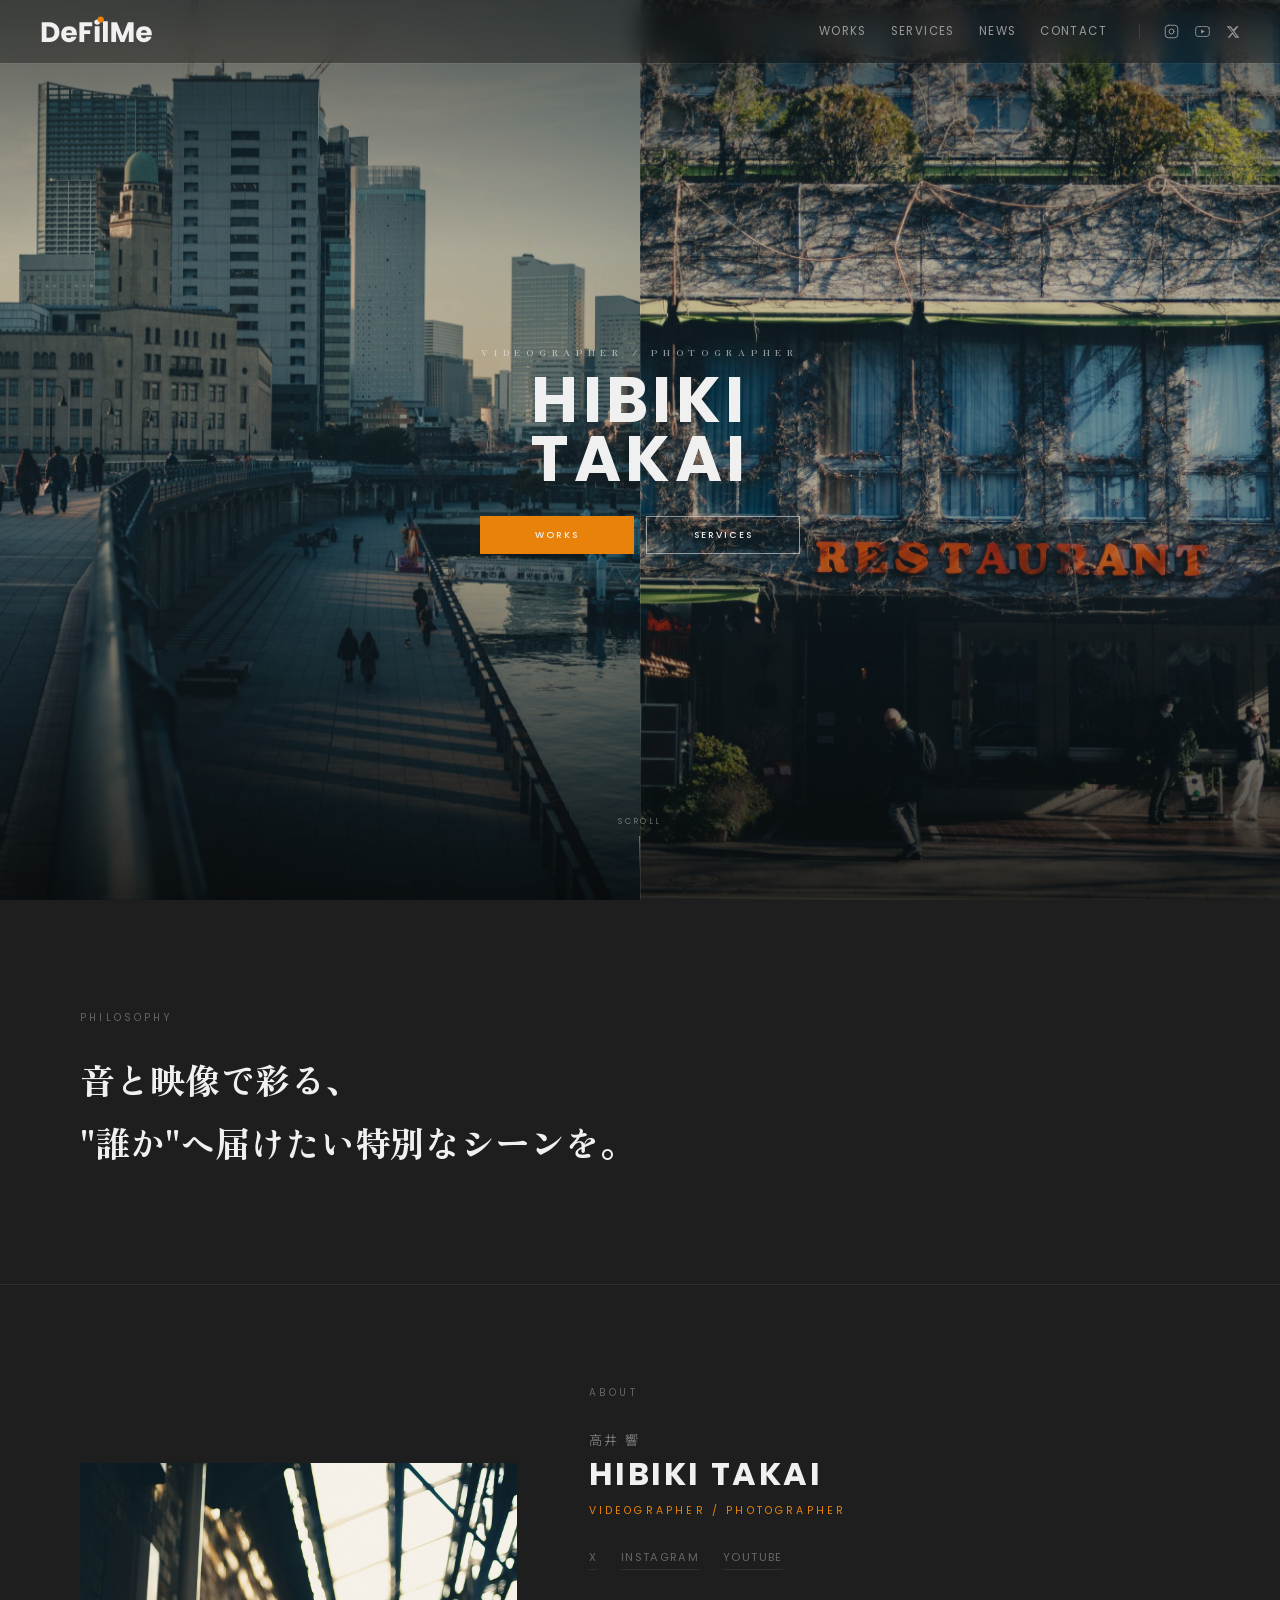
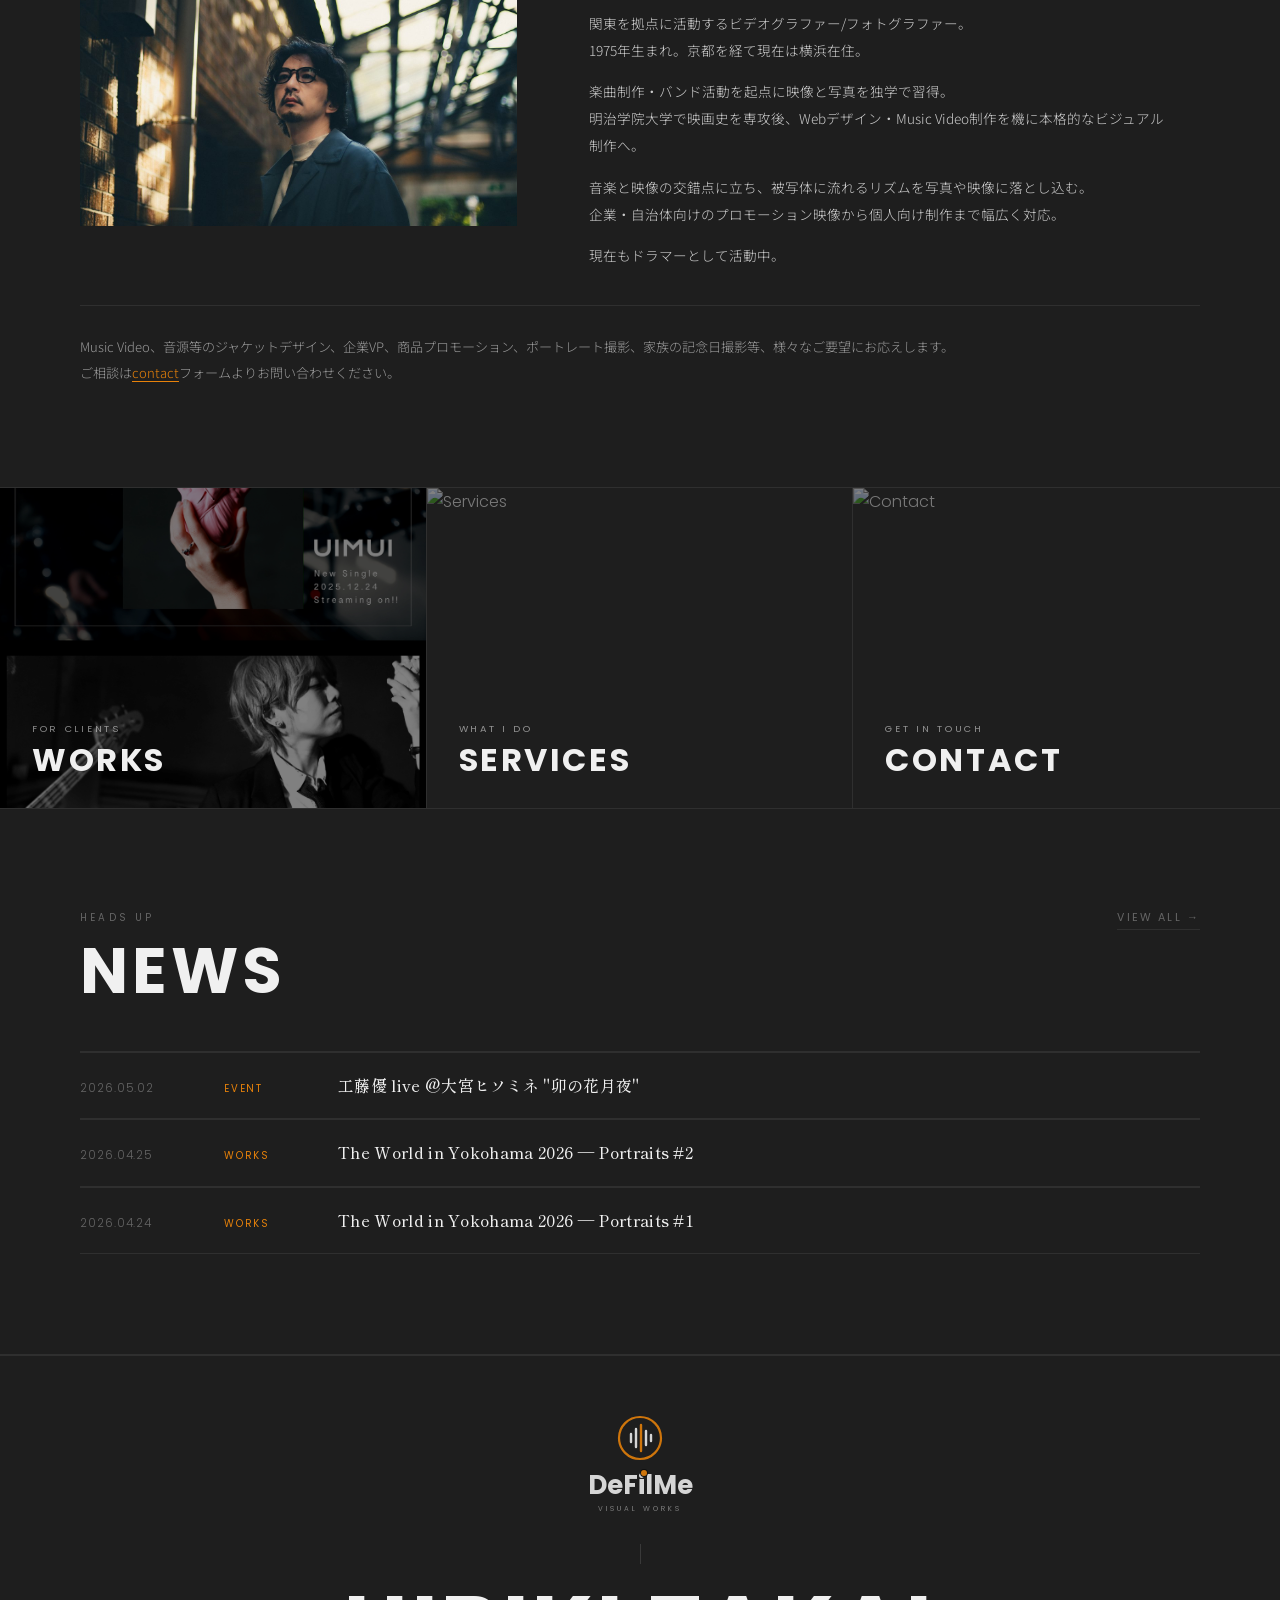
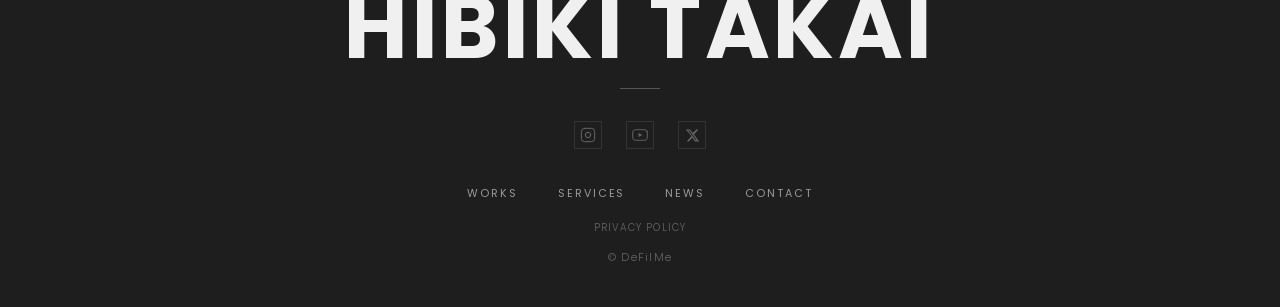
==== index.html @ 0207f097 "Update YouTube channel link -> UCgO1NNyqAVxGEwCtzbRal7g (index.html)" ====
<!DOCTYPE html>
<html lang="ja" style="background-color:#1e1e1e;">
<head>
  <meta charset="UTF-8">
  <meta name="viewport" content="width=device-width, initial-scale=1.0, maximum-scale=1.0">
  <title>DeFilMe | HIBIKI TAKAI</title>
  <meta name="description" content="関東を拠点に活動するビデオグラファー/フォトグラファー HIBIKI TAKAI のポートフォリオサイト。">
  <meta name="color-scheme" content="dark">
  <script>document.documentElement.className += ' js-fade';</script>
  <style>
    /* htmlの黒背景は常に表示したまま、body(中身)だけフェードイン */
    html { background-color: #1e1e1e; }
    html.js-fade body { opacity: 0; }
    html.js-fade.page-ready body {
      opacity: 1;
      transition: opacity 0.4s cubic-bezier(0.4,0.4,0,1);
    }

    /* Philosophy sub text (under About) */
    .philosophy-sub {
      padding: 0 80px 80px;
    }
    .philosophy-sub-text {
      font-family: var(--font-noto);
      font-size: 0.88rem;
      color: var(--text-mid);
      line-height: 2.1;
      font-weight: 300;
      max-width: 640px;
    }
    .philosophy-sub-text a {
      color: var(--accent);
      text-decoration: underline;
      text-underline-offset: 3px;
    }
    @media (max-width: 768px) {
      .philosophy-sub { padding: 0 24px 60px; }
      .philosophy-sub-text { font-size: 0.82rem; }
    }
  </style>
  <script>
    document.addEventListener('DOMContentLoaded', function() {
      document.documentElement.classList.add('page-ready');
      // backdrop-filterはアニメ開始後(1s)に付与してレイヤー確保チラつきを防ぐ
      setTimeout(function() {
        var h = document.querySelector('header');
        if (h) h.classList.add('blur-ready');
      }, 1000);
    });
  </script>
  <link rel="stylesheet" href="style.css?v=20260625">
<link rel="icon" type="image/png" href="f3-dark-180.png">
<link rel="apple-touch-icon" sizes="180x180" href="f3-dark-180.png">
  <style>
    /* =====================
       HERO — 左右2枚並び
       ===================== */
    .hero {
      position: relative;
      width: 100vw;
      height: 100vh; /* 画面全体を覆う */
      overflow: hidden;
      display: flex;
    }

    /* 左右の写真パネル */
    .hero-panel {
      flex: 1;
      overflow: hidden;
      position: relative;
    }

    /* 初期状態: scale1.08で静止 + 素のスタイル自体を不可視に（FOUC対策） */
    .hero-panel img {
      width: 100%; height: 100%;
      object-fit: cover;
      object-position: center;
      display: block;
      opacity: 0;
      filter: blur(20px);
      transform: scale(1.08);
      will-change: transform;
      animation: heroImgReveal 2s cubic-bezier(0.45, 0, 0.55, 1) 0.3s both;
    }

    /* 出現完了後: JSでscale-downを付与し、ゆっくりスケールアウト(1.08→1.0) */
    /* 出現アニメはopacity/filterのみなのでtransformのtransitionと競合しない */
    .hero-panel img.scale-down {
      transform: scale(1.0);
      transition: transform 36s cubic-bezier(0.25,0.1,0.25,1);
    }

    /* 中央の細い区切り線 */
    .hero-divider {
      position: absolute;
      top: 0; bottom: 0;
      left: 50%;
      width: 1px;
      background: rgba(255,255,255,0.10);
      z-index: 3;
      opacity: 0;
      animation: fadeIn 1.2s ease 1.0s forwards;
    }

    /* Heroオーバーレイ: 上下のグラデーション */
    .hero-overlay {
      position: absolute;
      inset: 0;
      background:
        linear-gradient(to bottom,
          rgba(8,8,8,0.55) 0%,
          rgba(8,8,8,0.18) 28%,
          rgba(8,8,8,0.18) 60%,
          rgba(8,8,8,0.82) 100%
        );
      z-index: 2;
    }

    .hero-content {
      position: absolute;
      inset: 0;
      z-index: 4;
      display: flex;
      flex-direction: column;
      align-items: center;
      justify-content: center;
      text-align: center;
    }

    .hero-label {
      font-family: var(--font-zen);
      font-size: 0.55rem;
      letter-spacing: 0.65em;
      text-transform: uppercase;
      color: rgba(240,240,240,0.62);
      margin-bottom: 10px;
      opacity: 0;
      animation: heroTextReveal 2s cubic-bezier(0.45, 0, 0.55, 1) 0.3s forwards;
    }

    .hero-name {
      font-family: var(--font-display);
      font-weight: 700;
      font-size: clamp(2.2rem, 5vw, 4.8rem);
      line-height: 0.92;
      letter-spacing: 0.07em;
      color: var(--white);
      opacity: 0;
      animation: heroTextReveal 2s cubic-bezier(0.45, 0, 0.55, 1) 0.3s forwards;
    }

    .hero-buttons {
      display: flex;
      gap: 0;
      margin-top: 28px;
      opacity: 0;
      animation: heroTextReveal 2s cubic-bezier(0.45, 0, 0.55, 1) 0.3s forwards;
      width: min(320px, 55vw);
      justify-content: space-between;
    }

    .btn {
      display: inline-flex;
      align-items: center;
      justify-content: center;
      font-family: var(--font-display);
      font-size: 0.58rem;
      font-weight: 500;
      letter-spacing: 0.22em;
      text-transform: uppercase;
      padding: 10px 0;
      width: 48%;
      border: 1px solid rgba(240,240,240,0.55);
      color: var(--white);
      background: transparent;
      transition: all 0.3s;
      cursor: pointer;
    }

    .btn:hover {
      background: var(--white);
      color: var(--black);
      border-color: var(--white);
    }

    .btn-accent {
      background: var(--accent);
      border-color: var(--accent);
    }

    .btn-accent:hover {
      background: transparent;
      border-color: var(--accent);
      color: var(--accent);
    }

    /* Scroll indicator */
    .hero-scroll {
      position: absolute;
      bottom: 28px;
      left: 50%;
      transform: translateX(-50%);
      z-index: 4;
      display: flex;
      flex-direction: column;
      align-items: center;
      gap: 8px;
      opacity: 0;
      animation: fadeIn 1.5s ease 0.8s both;
    }

    .hero-scroll span {
      font-family: var(--font-display);
      font-size: 0.52rem;
      font-weight: 400;
      letter-spacing: 0.3em;
      text-transform: uppercase;
      color: rgba(240,240,240,0.4);
    }

    .scroll-line {
      width: 1px; height: 36px;
      background: linear-gradient(to bottom, rgba(240,240,240,0.4), transparent);
      animation: scrollPulse 2s ease infinite;
    }

    /* =====================
       ABOUT
       ===================== */
    .about-section {
      padding: 100px 80px;
      display: grid;
      grid-template-columns: 5fr 7fr;
      grid-template-areas:
        "img txt"
        "phil phil";
      column-gap: 72px;
      row-gap: 0;
      align-items: start;
      border-bottom: 1px solid rgba(255,255,255,0.08);
    }
    .about-image-wrap { grid-area: img; }
    .about-text { grid-area: txt; }
    .about-philosophy { grid-area: phil; }

    .about-heading {
      font-family: var(--font-display);
      font-size: 0.62rem;
      font-weight: 400;
      letter-spacing: 0.35em;
      text-transform: uppercase;
      color: var(--text-dim);
      margin-bottom: 28px;
    }

    .about-image-wrap {
      overflow: hidden;
      padding-top: 78px;
    }

    .about-image-wrap img {
      width: 100%;
      height: auto;
      aspect-ratio: 6/5;
      object-fit: cover;
      object-position: center 15%;
      display: block;
      transition: transform 0.7s ease;
    }

    .about-image-wrap:hover img {
      transform: scale(1.02);
    }

    .about-text { padding-right: 32px; padding-top: 0; }

    .about-name-ja {
      font-family: var(--font-noto);
      font-size: 0.82rem;
      font-weight: 300;
      color: var(--text-mid);
      letter-spacing: 0.18em;
      margin-bottom: 6px;
    }

    .about-name-en {
      font-family: var(--font-display);
      font-weight: 700;
      font-size: clamp(1.4rem, 2.5vw, 2rem);
      letter-spacing: 0.08em;
      color: var(--white);
      margin-bottom: 12px;
      line-height: 1;
    }

    .about-role {
      font-family: var(--font-display);
      font-size: 0.66rem;
      font-weight: 400;
      letter-spacing: 0.3em;
      text-transform: uppercase;
      color: var(--accent);
      margin-bottom: 28px;
    }

    .about-sns {
      display: flex;
      gap: 24px;
      margin-bottom: 40px;
    }

    .about-sns a {
      font-family: var(--font-display);
      font-size: 0.7rem;
      font-weight: 400;
      letter-spacing: 0.12em;
      text-transform: uppercase;
      color: var(--text-dim);
      border-bottom: 1px solid rgba(255,255,255,0.08);
      padding-bottom: 2px;
      transition: color 0.2s, border-color 0.2s;
    }

    .about-sns a:hover {
      color: var(--white);
      border-color: var(--white);
    }

    .about-body {
      font-family: var(--font-noto);
      font-size: 0.85rem;
      line-height: 2;
      color: var(--text-light);
      font-weight: 300;
    }

    .about-body p + p { margin-top: 14px; }

    .about-philosophy {
      margin-top: 36px;
      padding-top: 28px;
      border-top: 1px solid rgba(255,255,255,0.08);
      font-family: var(--font-noto);
      font-size: 0.82rem;
      color: var(--text-mid);
      line-height: 2.0;
      font-weight: 300;
    }

    .about-philosophy a {
      color: var(--accent);
      text-decoration: underline;
      text-underline-offset: 3px;
    }

    /* =====================
       MESSAGE
       ===================== */
    .message-section {
      padding: 110px 80px;
      border-bottom: 1px solid rgba(255,255,255,0.08);
    }

    .message-main {
      font-family: var(--font-zen);
      font-size: clamp(1.4rem, 3vw, 2.2rem);
      line-height: 1.8;
      color: var(--white);
      max-width: 860px;
      margin-bottom: 0;
    }

    .message-sub {
      display: grid;
      grid-template-columns: 1fr;
      gap: 48px;
      padding-top: 48px;
      border-top: 1px solid rgba(255,255,255,0.08);
      max-width: 680px;
    }

    .message-sub-text {
      font-family: var(--font-noto);
      font-size: 0.85rem;
      color: var(--text-mid);
      line-height: 2;
      font-weight: 300;
    }

    .message-sub-text a {
      color: var(--accent);
      border-bottom: 1px solid var(--accent);
    }

    .message-quote {
      border-left: 2px solid var(--accent);
      padding-left: 24px;
    }

    .message-quote p {
      font-family: var(--font-zen);
      font-size: 0.88rem;
      color: var(--text-mid);
      line-height: 2.1;
    }

    .message-quote cite {
      display: block;
      margin-top: 16px;
      font-family: var(--font-display);
      font-size: 0.65rem;
      letter-spacing: 0.2em;
      text-transform: uppercase;
      color: var(--text-dim);
      font-style: normal;
    }

    /* =====================
       NAV BOXES
       ===================== */
    .nav-boxes {
      display: grid;
      grid-template-columns: repeat(3, 1fr);
      border-bottom: 1px solid rgba(255,255,255,0.08);
    }

    .nav-box {
      position: relative;
      overflow: hidden;
      aspect-ratio: 4/3;
      border-right: 1px solid rgba(255,255,255,0.08);
    }

    .nav-box:last-child { border-right: none; }

    .nav-box img {
      width: 100%; height: 100%;
      object-fit: cover;
      transition: transform 0.8s ease, filter 0.4s;
      filter: brightness(0.5);
    }

    .nav-box:hover img {
      transform: scale(1.06);
      filter: brightness(0.7);
    }

    .nav-box-content {
      position: absolute;
      bottom: 32px; left: 32px;
      z-index: 1;
    }

    .nav-box-label {
      font-family: var(--font-display);
      font-size: 0.6rem;
      font-weight: 400;
      letter-spacing: 0.28em;
      text-transform: uppercase;
      color: rgba(240,240,240,0.55);
      margin-bottom: 6px;
    }

    .nav-box-title {
      font-family: var(--font-display);
      font-weight: 700;
      font-size: 2rem;
      letter-spacing: 0.08em;
      color: var(--white);
      line-height: 1;
    }

    /* =====================
       NEWS SECTION (TOP)
       ===================== */
    .news-section {
      padding: 100px 80px;
      border-bottom: 1px solid rgba(255,255,255,0.08);
    }

    .news-section-header {
      display: flex;
      align-items: baseline;
      justify-content: space-between;
      margin-bottom: 48px;
    }

    .news-section-title {
      font-family: var(--font-display);
      font-weight: 700;
      font-size: clamp(2.5rem, 5vw, 4.5rem);
      letter-spacing: 0.06em;
      line-height: 1;
    }

    .news-more {
      font-family: var(--font-display);
      font-size: 0.68rem;
      font-weight: 400;
      letter-spacing: 0.2em;
      text-transform: uppercase;
      color: var(--text-dim);
      border-bottom: 1px solid rgba(255,255,255,0.08);
      padding-bottom: 2px;
      transition: color 0.2s, border-color 0.2s;
    }

    .news-more:hover {
      color: var(--white);
      border-color: var(--white);
    }

    .news-list {
      border-top: 1px solid rgba(255,255,255,0.08);
    }

    .news-item {
      display: grid;
      grid-template-columns: 120px 80px 1fr;
      gap: 24px;
      align-items: center;
      padding: 20px 0;
      border-bottom: 1px solid rgba(255,255,255,0.08);
      transition: background 0.2s;
    }

    .news-item:hover { background: rgba(255,255,255,0.02); }

    .news-date {
      font-family: var(--font-display);
      font-size: 0.72rem;
      font-weight: 300;
      color: var(--text-dim);
      letter-spacing: 0.08em;
    }

    .news-cat {
      font-family: var(--font-display);
      font-size: 0.62rem;
      font-weight: 400;
      letter-spacing: 0.18em;
      text-transform: uppercase;
      color: var(--accent);
    }

    .news-title-text {
      font-family: var(--font-mincho);
      font-size: 1rem;
      font-weight: 500;
      color: var(--white);
      line-height: 1.6;
      letter-spacing: 0.02em;
    }

    .news-empty {
      font-family: var(--font-noto);
      font-size: 0.85rem;
      color: var(--text-dim);
      padding: 40px 0;
    }

    /* =====================
       Animations
       ===================== */
    /* Hero画像ブラーアニメーション */
    @keyframes heroPanelReveal {
      from { opacity: 0; filter: blur(32px); transform: scale(1.06); }
      60%  { opacity: 1; filter: blur(6px); }
      to   { opacity: 1; filter: blur(0px); transform: scale(1); }
    }

    /* Hero画像出現: opacity+blurのみ。transformは触らない（静止したまま出現） */
    @keyframes heroImgReveal {
      0%   { opacity: 0; filter: blur(20px); }
      100% { opacity: 1; filter: blur(0px); }
    }

    /* Heroテキスト3段共通 */
    @keyframes heroTextReveal {
      0%   { opacity: 0; filter: blur(20px); transform: scale(1.2); }
      100% { opacity: 1; filter: blur(0px);  transform: scale(1); }
    }

    @keyframes fadeUp {
      from { opacity: 0; transform: translateY(20px); }
      to { opacity: 1; transform: translateY(0); }
    }

    @keyframes fadeIn {
      from { opacity: 0; }
      to { opacity: 1; }
    }

    @keyframes scrollPulse {
      0%, 100% { opacity: 0.4; }
      50% { opacity: 0.9; }
    }

    /* =====================
       Responsive
       ===================== */
    @media (max-width: 1024px) {
      .about-section {
        grid-template-columns: 1fr;
        grid-template-areas:
          "txt"
          "img"
          "phil";
        column-gap: 0;
        row-gap: 36px;
        padding: 80px 40px;
      }
      .about-text { padding-right: 0; }
      .about-image-wrap img { height: 420px; }
      .message-section { padding: 80px 40px; }
      .message-sub { grid-template-columns: 1fr; }
      .nav-boxes { grid-template-columns: 1fr; }
      .nav-box { border-right: none; border-bottom: 1px solid rgba(255,255,255,0.08); }
      .news-section { padding: 80px 40px; }
      .news-item { grid-template-columns: 100px 70px 1fr; gap: 16px; }
    }

    @media (max-width: 768px) {
      .about-section { padding: 60px 24px 96px; }
      .message-section { padding: 60px 24px; }
      .news-section { padding: 60px 24px; }
      .news-item { grid-template-columns: 1fr; gap: 4px; padding: 16px 0; }
      /* スマホ: 写真縮小 */
      .about-image-wrap { padding-top: 0; }
      /* スマホ: 写真と文言の間に余裕を持たせる（row-gap + さらに上マージン） */
      .about-philosophy { margin-top: 30px; padding-top: 28px; }
      /* TOP NEWS スマホ: 1列レイアウト */
      #newsListTop a { --news-item-cols: 1fr !important; grid-template-columns: 1fr !important; gap: 4px !important; }
      #newsListTop .news-date { font-size: 0.7rem; }
      .about-image-wrap img { aspect-ratio: 3/2; max-height: 240px; }
      /* スマホ: ロゴサイズ（他ページと統一） */
      .header-logo svg { width: 114px; height: 41px; }
      /* スマホ: テキストサイズ調整 */
      .about-body { font-size: 0.78rem; line-height: 1.9; }
      .message-main { font-size: clamp(1.1rem, 4.5vw, 1.5rem); }
      .message-sub-text { font-size: 0.78rem; line-height: 1.9; }
    }
  </style>
</head>
<body>

    <header>
    <a href="index.html" class="header-logo">
      <svg width="114" height="41" viewBox="0 0 162.56 58" xmlns="http://www.w3.org/2000/svg" style="display:block;" aria-label="DeFilMe"><path d="M27.72 29.96Q27.72 34.08 25.9 37.28Q24.080000000000002 40.48 20.740000000000002 42.239999999999995Q17.400000000000002 44.0 13.0 44.0H2.48V15.919999999999998H13.0Q17.44 15.919999999999998 20.76 17.68Q24.080000000000002 19.439999999999998 25.9 22.619999999999997Q27.72 25.8 27.72 29.96ZM20.76 29.96Q20.76 26.08 18.6 23.919999999999998Q16.44 21.759999999999998 12.56 21.759999999999998H9.32V38.08H12.56Q16.44 38.08 18.6 35.96Q20.76 33.84 20.76 29.96Z M52.480000000000004 34.480000000000004H37.0Q37.160000000000004 36.56 38.34 37.66Q39.52 38.76 41.24 38.76Q43.800000000000004 38.76 44.800000000000004 36.6H52.08Q51.52 38.8 50.06 40.56Q48.6 42.32 46.400000000000006 43.32Q44.2 44.32 41.480000000000004 44.32Q38.2 44.32 35.64 42.92Q33.08 41.52 31.64 38.92Q30.200000000000003 36.32 30.200000000000003 32.84Q30.200000000000003 29.36 31.62 26.759999999999998Q33.04 24.16 35.6 22.759999999999998Q38.160000000000004 21.36 41.480000000000004 21.36Q44.72 21.36 47.24 22.72Q49.760000000000005 24.08 51.18000000000001 26.599999999999998Q52.6 29.119999999999997 52.6 32.480000000000004Q52.6 33.44 52.480000000000004 34.480000000000004ZM45.6 30.68Q45.6 28.92 44.400000000000006 27.880000000000003Q43.2 26.84 41.400000000000006 26.84Q39.68 26.84 38.5 27.84Q37.32 28.84 37.04 30.68Z M74.48 15.919999999999998V21.4H63.04V27.32H71.6V32.64H63.04V44.0H56.199999999999996V15.919999999999998Z M77.44 15.68Q77.44 14.079999999999998 78.58 13.02Q79.72 11.96 81.52 11.96Q83.28 11.96 84.42 13.02Q85.56 14.079999999999998 85.56 15.68Q85.56 17.24 84.42 18.299999999999997Q83.28 19.36 81.52 19.36Q79.72 19.36 78.58 18.299999999999997Q77.44 17.24 77.44 15.68ZM84.91999999999999 21.68V44.0H78.08V21.68Z M96.72 14.399999999999999V44.0H89.88V14.399999999999999Z M133.48 15.919999999999998V44.0H126.63999999999999V27.16L120.35999999999999 44.0H114.83999999999999L108.51999999999998 27.12V44.0H101.67999999999999V15.919999999999998H109.75999999999999L117.63999999999999 35.36L125.44 15.919999999999998Z M159.32 34.480000000000004H143.83999999999997Q144.0 36.56 145.18 37.66Q146.35999999999999 38.76 148.07999999999998 38.76Q150.64 38.76 151.64 36.6H158.92Q158.35999999999999 38.8 156.89999999999998 40.56Q155.44 42.32 153.24 43.32Q151.04 44.32 148.32 44.32Q145.04 44.32 142.48 42.92Q139.92 41.52 138.48 38.92Q137.04 36.32 137.04 32.84Q137.04 29.36 138.45999999999998 26.759999999999998Q139.88 24.16 142.44 22.759999999999998Q145.0 21.36 148.32 21.36Q151.56 21.36 154.07999999999998 22.72Q156.6 24.08 158.01999999999998 26.599999999999998Q159.44 29.119999999999997 159.44 32.480000000000004Q159.44 33.44 159.32 34.480000000000004ZM152.44 30.68Q152.44 28.92 151.24 27.880000000000003Q150.04 26.84 148.23999999999998 26.84Q146.51999999999998 26.84 145.33999999999997 27.84Q144.16 28.84 143.88 30.68Z" fill="#f0f0f0"/><circle cx="86.5" cy="12" r="4.5" fill="#e8820a"/></svg>
    </a>
    <div class="nav-right">
      <a href="works.html">Works</a>
      <a href="services.html">Services</a>
      <a href="news.html">News</a>
      <a href="contact.html">Contact</a>
      <div class="sns-icons">
        <a href="https://instagram.com/bitcan_teto" aria-label="Instagram" target="_blank" rel="noopener"><svg width="15" height="15" viewBox="0 0 24 24" fill="none" stroke="currentColor" stroke-width="1.5" stroke-linecap="round" stroke-linejoin="round"><rect x="2" y="2" width="20" height="20" rx="5"/><circle cx="12" cy="12" r="4"/><circle cx="17.5" cy="6.5" r="0.5" fill="currentColor" stroke="none"/></svg></a>
        <a href="https://www.youtube.com/channel/UCgO1NNyqAVxGEwCtzbRal7g" aria-label="YouTube" target="_blank" rel="noopener"><svg width="15" height="15" viewBox="0 0 24 24" fill="none" stroke="currentColor" stroke-width="1.5" stroke-linecap="round" stroke-linejoin="round"><path d="M22.54 6.42a2.78 2.78 0 0 0-1.95-1.96C18.88 4 12 4 12 4s-6.88 0-8.59.46A2.78 2.78 0 0 0 1.46 6.42 29 29 0 0 0 1 12a29 29 0 0 0 .46 5.58 2.78 2.78 0 0 0 1.95 1.95C5.12 20 12 20 12 20s6.88 0 8.59-.47a2.78 2.78 0 0 0 1.95-1.95A29 29 0 0 0 23 12a29 29 0 0 0-.46-5.58z"/><polygon points="9.75 15.02 15.5 12 9.75 8.98 9.75 15.02" fill="currentColor" stroke="none"/></svg></a>
        <a href="https://twitter.com/bitcan47" aria-label="X" target="_blank" rel="noopener"><svg width="14" height="14" viewBox="0 0 24 24" fill="currentColor"><path d="M18.244 2.25h3.308l-7.227 8.26 8.502 11.24H16.17l-4.714-6.231-5.401 6.231H2.744l7.73-8.835L1.254 2.25H8.08l4.253 5.622zm-1.161 17.52h1.833L7.084 4.126H5.117z"/></svg></a>
      </div>
    </div>
    <button class="hamburger" id="hamburger"><span></span><span></span><span></span></button>
  </header>

  <div class="mobile-nav" id="mobileNav">
    <button class="mobile-nav-close" id="mobileNavClose">×</button>
    <a href="works.html">Works</a>
    <a href="services.html">Services</a>
    <a href="news.html">News</a>
    <a href="contact.html">Contact</a>
    <div class="mobile-nav-divider"></div>
    <div class="mobile-nav-sns">
      <a href="https://instagram.com/bitcan_teto" aria-label="Instagram" target="_blank" rel="noopener"><svg width="18" height="18" viewBox="0 0 24 24" fill="none" stroke="currentColor" stroke-width="1.5" stroke-linecap="round" stroke-linejoin="round"><rect x="2" y="2" width="20" height="20" rx="5"/><circle cx="12" cy="12" r="4"/><circle cx="17.5" cy="6.5" r="0.5" fill="currentColor" stroke="none"/></svg></a>
      <a href="https://www.youtube.com/channel/UCgO1NNyqAVxGEwCtzbRal7g" aria-label="YouTube" target="_blank" rel="noopener"><svg width="18" height="18" viewBox="0 0 24 24" fill="none" stroke="currentColor" stroke-width="1.5" stroke-linecap="round" stroke-linejoin="round"><path d="M22.54 6.42a2.78 2.78 0 0 0-1.95-1.96C18.88 4 12 4 12 4s-6.88 0-8.59.46A2.78 2.78 0 0 0 1.46 6.42 29 29 0 0 0 1 12a29 29 0 0 0 .46 5.58 2.78 2.78 0 0 0 1.95 1.95C5.12 20 12 20 12 20s6.88 0 8.59-.47a2.78 2.78 0 0 0 1.95-1.95A29 29 0 0 0 23 12a29 29 0 0 0-.46-5.58z"/><polygon points="9.75 15.02 15.5 12 9.75 8.98 9.75 15.02" fill="currentColor" stroke="none"/></svg></a>
      <a href="https://twitter.com/bitcan47" aria-label="X" target="_blank" rel="noopener"><svg width="16" height="16" viewBox="0 0 24 24" fill="currentColor"><path d="M18.244 2.25h3.308l-7.227 8.26 8.502 11.24H16.17l-4.714-6.231-5.401 6.231H2.744l7.73-8.835L1.254 2.25H8.08l4.253 5.622zm-1.161 17.52h1.833L7.084 4.126H5.117z"/></svg></a>
    </div>
  </div>


  <!-- Hero: 左右2枚並び -->
  <section class="hero">
    <!-- 左: 横浜みなとみらい -->
    <div class="hero-panel">
      <img src="hero2.jpg" alt="Yokohama">
    </div>
    <!-- 右: RESTAURANT -->
    <div class="hero-panel">
      <img src="bg.jpg" alt="Restaurant">
    </div>
    <div class="hero-divider"></div>
    <div class="hero-overlay"></div>
    <div class="hero-content">
      <p class="hero-label">Videographer / Photographer</p>
      <h1 class="hero-name">HIBIKI<br>TAKAI</h1>
      <div class="hero-buttons">
        <a href="works.html" class="btn btn-accent">Works</a>
        <a href="services.html" class="btn">Services</a>
      </div>
    </div>
    <div class="hero-scroll">
      <span>Scroll</span>
      <div class="scroll-line"></div>
    </div>
  </section>

  <!-- Message -->
  <section class="message-section reveal">
    <div class="section-label reveal">Philosophy</div>
    <div class="message-main reveal reveal-d1">
      音と映像で彩る、<br>"誰か"へ届けたい特別なシーンを。
    </div>
  </section>

  <!-- About -->
  <section class="about-section reveal" id="about">
    <div class="about-text reveal reveal-d2">
      <p class="about-heading">About</p>
      <p class="about-name-ja">高井 響</p>
      <h2 class="about-name-en">HIBIKI TAKAI</h2>
      <p class="about-role">Videographer / Photographer</p>
      <div class="about-sns">
        <a href="https://twitter.com/bitcan47" target="_blank" rel="noopener">X</a>
        <a href="https://instagram.com/bitcan_teto" target="_blank" rel="noopener">Instagram</a>
        <a href="https://www.youtube.com/channel/UCgO1NNyqAVxGEwCtzbRal7g" target="_blank" rel="noopener">YouTube</a>
      </div>
      <div class="about-body">
        <p>関東を拠点に活動するビデオグラファー/フォトグラファー。<br>1975年生まれ。京都を経て現在は横浜在住。</p>
        <p>楽曲制作・バンド活動を起点に映像と写真を独学で習得。<br>明治学院大学で映画史を専攻後、Webデザイン・Music Video制作を機に本格的なビジュアル制作へ。</p>
        <p>音楽と映像の交錯点に立ち、被写体に流れるリズムを写真や映像に落とし込む。<br>企業・自治体向けのプロモーション映像から個人向け制作まで幅広く対応。</p>
        <p>現在もドラマーとして活動中。</p>
      </div>
    </div>
    <div class="about-image-wrap reveal reveal-d1">
      <img src="profile.jpg" alt="HIBIKI TAKAI" loading="lazy" decoding="async">
    </div>
    <div class="about-philosophy reveal reveal-d2">
      <p>Music Video、音源等のジャケットデザイン、企業VP、商品プロモーション、ポートレート撮影、家族の記念日撮影等、様々なご要望にお応えします。<br>
      ご相談は<a href="contact.html">contact</a>フォームよりお問い合わせください。</p>
    </div>
  </section>



  <!-- Nav Boxes -->
  <div class="nav-boxes reveal">
    <a href="works.html" class="nav-box">
      <img src="navbox-works.jpg" alt="Works" loading="lazy" decoding="async" onerror="this.onerror=null;this.src='kanjo-wonderland.png'">
      <div class="nav-box-content">
        <p class="nav-box-label">For Clients</p>
        <p class="nav-box-title">WORKS</p>
      </div>
    </a>
    <a href="services.html" class="nav-box">
      <img src="navbox-services.jpg" alt="Services" loading="lazy" decoding="async" onerror="this.onerror=null;this.src='https://images.unsplash.com/photo-1571019613454-1cb2f99b2d8b?w=800&q=80'">
      <div class="nav-box-content">
        <p class="nav-box-label">What I Do</p>
        <p class="nav-box-title">SERVICES</p>
      </div>
    </a>
    <a href="contact.html" class="nav-box">
      <img src="navbox-contact.jpg" alt="Contact" loading="lazy" decoding="async" onerror="this.onerror=null;this.src='https://images.unsplash.com/photo-1516035069371-29a1b244cc32?w=800&q=80'">
      <div class="nav-box-content">
        <p class="nav-box-label">Get in Touch</p>
        <p class="nav-box-title">CONTACT</p>
      </div>
    </a>
  </div>

  <!-- News (TOP 最新3件) -->
  <section class="news-section reveal">
    <div class="news-section-header">
      <div>
        <div class="section-label" style="margin-bottom:12px;">Heads Up</div>
        <h2 class="news-section-title">NEWS</h2>
      </div>
      <a href="news.html" class="news-more">View All →</a>
    </div>
    <div class="news-list" id="newsListTop"></div>
  </section>

  <!-- Footer -->
      <footer class="reveal">
    <a href="index.html" class="footer-s6-link" aria-label="TOPへ戻る">
    <svg class="footer-s6" width="180" height="120" viewBox="0 0 180 120" xmlns="http://www.w3.org/2000/svg">
        <g transform="translate(68,8)">
          <circle cx="22" cy="22" r="21" fill="none" stroke="#e8820a" stroke-width="2.2"/>
          <g stroke="#f0f0f0" stroke-width="2.4" stroke-linecap="round">
            <line x1="13" y1="18" x2="13" y2="26"/>
            <line x1="18" y1="13" x2="18" y2="31"/>
            <line x1="28" y1="15" x2="28" y2="29"/>
            <line x1="33" y1="19" x2="33" y2="25"/>
          </g>
          <line x1="23" y1="9" x2="23" y2="35" stroke="#e8820a" stroke-width="2.4" stroke-linecap="round"/>
        </g>
        <text x="90" y="86" text-anchor="middle" font-family="'Poppins', sans-serif" font-weight="700" font-size="26" fill="#f0f0f0">DeFilMe</text>
        <circle cx="94" cy="65" r="3.9" fill="#0d0d0d"/>
        <circle cx="94" cy="65" r="3" fill="#e8820a"/>
        <text x="90" y="103" text-anchor="middle" font-family="'Poppins', sans-serif" font-weight="400" font-size="7" letter-spacing="0.42em" fill="#888">VISUAL WORKS</text>
      </svg>
    </a>
    <div class="footer-s6-divider"></div>
    <p class="footer-name footer-name-reveal">HIBIKI TAKAI</p>
    <div class="footer-divider"></div>
    <div class="footer-sns">
      <a href="https://instagram.com/bitcan_teto" aria-label="Instagram" target="_blank" rel="noopener"><svg width="16" height="16" viewBox="0 0 24 24" fill="none" stroke="currentColor" stroke-width="1.5" stroke-linecap="round" stroke-linejoin="round"><rect x="2" y="2" width="20" height="20" rx="5"/><circle cx="12" cy="12" r="4"/><circle cx="17.5" cy="6.5" r="0.5" fill="currentColor" stroke="none"/></svg></a>
      <a href="https://www.youtube.com/channel/UCgO1NNyqAVxGEwCtzbRal7g" aria-label="YouTube" target="_blank" rel="noopener"><svg width="16" height="16" viewBox="0 0 24 24" fill="none" stroke="currentColor" stroke-width="1.5" stroke-linecap="round" stroke-linejoin="round"><path d="M22.54 6.42a2.78 2.78 0 0 0-1.95-1.96C18.88 4 12 4 12 4s-6.88 0-8.59.46A2.78 2.78 0 0 0 1.46 6.42 29 29 0 0 0 1 12a29 29 0 0 0 .46 5.58 2.78 2.78 0 0 0 1.95 1.95C5.12 20 12 20 12 20s6.88 0 8.59-.47a2.78 2.78 0 0 0 1.95-1.95A29 29 0 0 0 23 12a29 29 0 0 0-.46-5.58z"/><polygon points="9.75 15.02 15.5 12 9.75 8.98 9.75 15.02" fill="currentColor" stroke="none"/></svg></a>
      <a href="https://twitter.com/bitcan47" aria-label="X" target="_blank" rel="noopener"><svg width="15" height="15" viewBox="0 0 24 24" fill="currentColor"><path d="M18.244 2.25h3.308l-7.227 8.26 8.502 11.24H16.17l-4.714-6.231-5.401 6.231H2.744l7.73-8.835L1.254 2.25H8.08l4.253 5.622zm-1.161 17.52h1.833L7.084 4.126H5.117z"/></svg></a>
    </div>
    <nav class="footer-nav">
      <a href="works.html">Works</a>
      <a href="services.html">Services</a>
      <a href="news.html">News</a>
      <a href="contact.html">Contact</a>
    </nav>
    <nav class="footer-sub-nav">
      <a href="privacy.html">Privacy Policy</a>
    </nav>
    <p class="footer-copy">© DeFilMe</p>
  </footer>

  <script>
    // Hero画像: CSSアニメ heroImgReveal で出現（opacity+blurのみ・画像は動かない）。
    // 出現の終盤(1.8s)からscale 1.08→1.0 のゆっくりスケールアウト開始。
    const heroPanelImgs = document.querySelectorAll('.hero-panel img');
    setTimeout(() => {
      heroPanelImgs.forEach(img => img.classList.add('scale-down'));
    }, 1800);

    // ぼやけ・パチッ根本修正:
    // setTimeoutのタイミングズレを避けるためanimationendイベントを使用
    // 各要素のアニメーションが実際に完了した瞬間に処理を実行
    const heroTextEls = document.querySelectorAll('.hero-label, .hero-name, .hero-buttons');
    let doneCount = 0;
    const totalEls = heroTextEls.length;
    heroTextEls.forEach(el => {
      el.addEventListener('animationend', function onEnd() {
        el.removeEventListener('animationend', onEnd);
        // 最終値をinline styleで確定
        el.style.opacity = '1';
        el.style.filter = 'none';
        el.style.transform = 'none';
        el.style.webkitFilter = 'none';
        // 次フレームでanimationを解除（パチッを防ぐためrAF経由）
        requestAnimationFrame(() => {
          el.style.animation = 'none';
          el.style.webkitAnimation = 'none';
        });
        doneCount++;
        if (doneCount === totalEls) {
          heroPanelImgs.forEach(img => { img.style.willChange = 'auto'; });
        }
      }, { once: true });
    });



    // Hamburger
    (function() {
      const nav = document.getElementById('mobileNav');
      const openBtn = document.getElementById('hamburger');
      const closeBtn = document.getElementById('mobileNavClose');
      function openNav() {
        nav.classList.add('open');
        document.body.classList.add('nav-open');
      }
      function closeNav() {
        nav.classList.remove('open');
        document.body.classList.remove('nav-open');
      }
      // ページ離脱/ロード時に nav-open を必ずリセット
      window.addEventListener('beforeunload', () => document.body.classList.remove('nav-open'));
      // 念のため: ページロード時に nav-open が残っていたらリセット
      document.body.classList.remove('nav-open');

      // ハンバーガーボタン: トグル（開いていれば閉じる）
      if (openBtn) openBtn.addEventListener('click', () => {
        nav.classList.contains('open') ? closeNav() : openNav();
      });
      // ×ボタン
      if (closeBtn) closeBtn.addEventListener('click', closeNav);
      // メニューリンクをタップで閉じる
      nav.querySelectorAll('a').forEach(a => a.addEventListener('click', closeNav));
      // 背景タップで閉じる
      nav.addEventListener('click', e => { if (e.target === nav) closeNav(); });
    })();



    // Load news from JSON (最新3件)
    fetch('news.json')
      .then(r => r.json())
      .then(data => {
        const container = document.getElementById('newsListTop');
        const items = [...data].sort((a,b) => new Date(b.date) - new Date(a.date)).slice(0,3);
        if (items.length === 0) {
          container.innerHTML = '<p class="news-empty">投稿はありません</p>';
          return;
        }
        container.innerHTML = items.map(item => `
          <a class="news-item" href="news-detail.html?id=${item.id}" style="text-decoration:none;color:inherit;display:grid;grid-template-columns:var(--news-item-cols,120px 90px 1fr);gap:24px;align-items:baseline;padding:20px 0;border-top:1px solid rgba(255,255,255,0.08);transition:opacity 0.2s;cursor:pointer;" onmouseover="this.style.opacity='.7'" onmouseout="this.style.opacity='1'">
            <span class="news-date">${item.date.replace(/-/g,'.')}</span>
            <span class="news-cat">${item.category}</span>
            <span class="news-title-text">${item.title}</span>
          </a>
        `).join('');
      })
      .catch(() => {
        document.getElementById('newsListTop').innerHTML = '<p class="news-empty">投稿はありません</p>';
      });

    // Reveal on scroll (全ページ共通)
    const revealObserver = new IntersectionObserver((entries) => {
      entries.forEach(el => {
        if (el.isIntersecting) {
          el.target.classList.add('visible');
          revealObserver.unobserve(el.target);
        }
      });
    }, { threshold: 0.08 });
    document.querySelectorAll('.reveal').forEach(el => revealObserver.observe(el));

    // Footer HIBIKI TAKAI: スクロールで入ったときにブラーreveal
    const footerNameEl = document.querySelector('.footer-name-reveal');
    if (footerNameEl) {
      const footerObserver = new IntersectionObserver((entries) => {
        entries.forEach(el => {
          if (el.isIntersecting) {
            el.target.classList.add('in-view');
            footerObserver.unobserve(el.target);
          }
        });
      }, { threshold: 0.2 });
      footerObserver.observe(footerNameEl);
    }
  </script>
</body>
</html>
---- style.css ----
@import url('https://fonts.googleapis.com/css2?family=Poppins:wght@300;400;500;600;700&family=Zen+Antique&family=Noto+Sans+JP:wght@300;400&family=Shippori+Mincho:wght@400;500;600;700;800&display=swap');

/* =====================
   CSS Variables
   ===================== */
:root {
  --black: #0a0a0a;
  --dark: #111111;
  --dark-mid: #1a1a1a;
  --mid: #2a2a2a;
  --border: rgba(255,255,255,0.08);
  --text-dim: #666;
  --text-mid: #999;
  --text-light: #ccc;
  --white: #f0f0f0;
  --accent: #e8820a;
  --font-display: 'Poppins', sans-serif;
  --font-zen: 'Zen Antique', serif;
  --font-noto: 'Noto Sans JP', sans-serif;
  --font-mincho: 'Shippori Mincho', 'Noto Serif JP', serif;
}

/* =====================
   Reset & Base
   ===================== */
*, *::before, *::after { box-sizing: border-box; margin: 0; padding: 0; }
html { scroll-behavior: smooth; }

body {
  background-color: #1e1e1e;
  scroll-behavior: auto;
  color: var(--white);
  font-family: var(--font-display);
  font-weight: 300;
  line-height: 1.7;
  overflow-x: clip;
  -webkit-font-smoothing: antialiased;
}

/* 固定背景: background-attachment:fixed はモバイルでスクロール毎に
   背景を再描画させ強い引っ掛かりを生むため、合成済みの固定疑似要素に置換。
   見た目（全画面・固定・cover）は同一のまま、スクロール時の再描画を排除する。 */
body::before {
  content: '';
  position: fixed;
  inset: 0;
  z-index: -2;
  background-image: url('site-bg.jpg');
  background-size: cover;
  background-position: center center;
  background-repeat: no-repeat;
  pointer-events: none;
  /* GPUレイヤーへ昇格させ、スクロール中の再描画を回避 */
  transform: translateZ(0);
  will-change: transform;
}

/* 「Created in /S」非表示 */
[class*="studio"], [id*="studio"],
a[href*="studio.site"]:not(.header-logo),
div[style*="studio"], iframe[src*="studio"] {
  display: none !important;
}

a { color: inherit; text-decoration: none; }
img { display: block; max-width: 100%; }

/* =====================
   グローバルアニメーション
   ===================== */

/* ブラー付き出現アニメーション（Hero以外の全要素） */
@keyframes revealBlur {
  from {
    opacity: 0;
    filter: blur(16px);
    transform: translateY(12px);
  }
  to {
    opacity: 1;
    filter: blur(0px);
    transform: translateY(0);
  }
}

/* スクロール連動 — 初期状態 */
.reveal {
  opacity: 0;
  filter: blur(16px);
  transform: translateY(12px);
  transition:
    opacity 1.0s cubic-bezier(0.37,0,0.63,1),
    filter 1.0s cubic-bezier(0.37,0,0.63,1),
    transform 1.0s cubic-bezier(0.37,0,0.63,1);
}

.reveal.visible {
  opacity: 1;
  filter: blur(0px);
  transform: translateY(0);
}

/* 遅延バリエーション */
.reveal-d1 { transition-delay: 0.1s; }
.reveal-d2 { transition-delay: 0.2s; }
.reveal-d3 { transition-delay: 0.3s; }
.reveal-d4 { transition-delay: 0.4s; }

/* =====================
   Header
   ===================== */

/* ヘッダーテキスト: 先に上から降りてくる */
@keyframes headerTextSlideDown {
  from { transform: translateY(-80px); opacity: 0; }
  to   { transform: translateY(0);     opacity: 1; }
}

/* ヘッダー背景: テキスト後にじわりとブラーで出現 */
@keyframes headerBgReveal {
  from { opacity: 0; }
  to   { opacity: 1; }
}

header {
  position: fixed;
  top: 0; left: 0; right: 0;
  z-index: 100;
  display: flex;
  align-items: center;
  justify-content: space-between;
  padding: 0 40px;
  height: 64px;
  border-bottom: 1px solid rgba(255,255,255,0.05);
  background: transparent;
}

/* 背景をbefore疑似要素で管理してテキストと分離 */
header::before {
  content: '';
  position: absolute;
  inset: 0;
  background: rgba(10,10,10,0.35);
  /* backdrop-filterはJSで付与（初期レイヤー確保によるチラつきを防ぐ） */
  z-index: -1;
  opacity: 0;
  animation: headerBgReveal 2.5s ease 1.0s forwards;
}

/* JSがbackdrop-filterを有効化した後 */
header.blur-ready::before {
  backdrop-filter: blur(12px);
  -webkit-backdrop-filter: blur(12px);
}

/* テキスト類（ロゴ・ナビ）は先に降りてくる — 全ページ共通 */
/* 素のスタイル自体を不可視にしてFOUC（最初の1フレームのチラつき）を防止 */
header .header-logo,
header .nav-right,
header .hamburger {
  opacity: 0;
  transform: translateY(-80px);
  animation: headerTextSlideDown 0.6s cubic-bezier(0.37,0,0.63,1) 0.05s both;
}

.header-logo {
  font-family: var(--font-display);
  font-size: 1.6rem;
  font-weight: 700;
  letter-spacing: 0.04em;
  color: var(--white);
}

/* 左ナビ */
.nav-left {
  display: flex;
  align-items: center;
  gap: 36px;
}

/* 右ナビ（Contact） */
.nav-right {
  display: flex;
  align-items: center;
  justify-content: flex-end;
  gap: 24px;
}

nav {
  display: flex;
  align-items: center;
  gap: 36px;
}

nav a,
.nav-right a:not(.header-logo) {
  font-family: var(--font-display);
  font-size: 0.72rem;
  font-weight: 400;
  letter-spacing: 0.12em;
  text-transform: uppercase;
  color: var(--text-mid);
  transition: color 0.2s;
  position: relative;
}

nav a::after,
.nav-right a:not(.header-logo)::after {
  content: '';
  position: absolute;
  bottom: -4px; left: 0;
  width: 0; height: 1px;
  background: var(--accent);
  transition: width 0.3s;
}

nav a:hover, .nav-right a:not(.header-logo):hover { color: var(--white); }
nav a:hover::after, .nav-right a:not(.header-logo):hover::after { width: 100%; }
nav a.active, .nav-right a.active { color: var(--white); }
nav a.active::after, .nav-right a.active::after { width: 100%; }

.sns-icons {
  display: flex;
  gap: 16px;
  align-items: center;
  margin-left: 8px;
  padding-left: 24px;
  border-left: 1px solid rgba(255,255,255,0.1);
}

.sns-icons a {
  display: flex;
  align-items: center;
  color: var(--text-dim);
  transition: color 0.2s;
}

.sns-icons a:hover { color: var(--white); }
.sns-icons a::after { display: none !important; }

/* Hamburger */
.hamburger {
  display: none;
  flex-direction: column;
  gap: 5px;
  cursor: pointer;
  padding: 4px;
  background: none;
  border: none;
}

.hamburger span {
  display: block;
  width: 24px; height: 1px;
  background: var(--white);
  transition: all 0.3s;
}

/* Mobile nav */
.mobile-nav {
  display: none;
  position: fixed;
  inset: 0;
  background: rgba(8,8,8,0.97);
  z-index: 200;
  flex-direction: column;
  align-items: center;
  justify-content: center;
  gap: 0;
  padding: 0 0 60px;
  backdrop-filter: blur(8px);
  -webkit-backdrop-filter: blur(8px);
}

.mobile-nav.open { display: flex; }

/* メニューリンク群：中央寄せ・均等配置 */
.mobile-nav > a {
  font-family: var(--font-display);
  font-size: 1.5rem;
  font-weight: 600;
  letter-spacing: 0.12em;
  text-transform: uppercase;
  color: rgba(240,240,240,0.75);
  transition: color 0.2s;
  padding: 12px 0;
}

.mobile-nav > a:hover,
.mobile-nav > a.active { color: var(--white); }

/* 仕切り線 */
.mobile-nav-divider {
  width: 40px;
  height: 1px;
  background: rgba(255,255,255,0.12);
  margin: 28px 0;
}

/* SNS エリア：最下部に固定 */
.mobile-nav-sns {
  display: flex;
  justify-content: center;
  gap: 32px;
  align-items: center;
  margin-top: 8px;
}

.mobile-nav-sns a {
  display: flex;
  align-items: center;
  color: rgba(240,240,240,0.4);
  transition: color 0.2s;
}

.mobile-nav-sns a:hover { color: var(--white); }

/* 閉じるボタン */
.mobile-nav-close {
  position: absolute;
  top: 20px; right: 20px;
  width: 38px; height: 38px;
  display: flex;
  align-items: center;
  justify-content: center;
  cursor: pointer;
  color: rgba(240,240,240,0.6);
  background: rgba(255,255,255,0.07);
  border: 1px solid rgba(255,255,255,0.12);
  border-radius: 50%;
  font-size: 1.1rem;
  line-height: 1;
  transition: color 0.2s, background 0.2s;
}

.mobile-nav-close:hover {
  color: var(--white);
  background: rgba(255,255,255,0.14);
}

/* =====================
   Section Labels
   ===================== */
.section-label {
  font-family: var(--font-display);
  font-size: 0.62rem;
  font-weight: 400;
  letter-spacing: 0.32em;
  text-transform: uppercase;
  color: var(--text-dim);
  margin-bottom: 20px;
}

/* =====================
   Footer — スクショと同じ配置
   ===================== */
footer {
  background: transparent;
  border-top: 1px solid rgba(255,255,255,0.08);
  padding: 52px 0 40px;
  text-align: center;
}

.footer-name {
  font-family: var(--font-display);
  font-size: clamp(3rem, 7vw, 5.5rem);
  font-weight: 700;
  letter-spacing: 0.04em;
  color: var(--white);
  margin-bottom: 16px;
  line-height: 1;
}

/* スクロールで入ったときのreveal */
.footer-name-reveal {
  opacity: 0;
  filter: blur(20px);
  transform: scale(1.2);
  transition:
    opacity 1.2s cubic-bezier(0.45, 0, 0.55, 1),
    filter  1.2s cubic-bezier(0.45, 0, 0.55, 1),
    transform 1.2s cubic-bezier(0.45, 0, 0.55, 1);
}
.footer-name-reveal.in-view {
  opacity: 1;
  filter: blur(0px);
  transform: scale(1);
}

.footer-divider {
  width: 40px;
  height: 1px;
  background: rgba(255,255,255,0.25);
  margin: 0 auto 32px;
}

.footer-nav {
  display: flex;
  justify-content: center;
  gap: 40px;
  margin-bottom: 16px;
}

.footer-nav a {
  font-family: var(--font-display);
  font-size: 0.68rem;
  font-weight: 400;
  letter-spacing: 0.18em;
  text-transform: uppercase;
  color: var(--text-mid);
  transition: color 0.2s;
}

.footer-nav a:hover { color: var(--white); }

.footer-copy {
  font-size: 0.68rem;
  color: var(--text-dim);
  letter-spacing: 0.12em;
  font-family: var(--font-display);
}

.footer-sub-nav {
  display: flex;
  justify-content: center;
  gap: 24px;
  margin-bottom: 12px;
}

.footer-sub-nav a {
  font-family: var(--font-display);
  font-size: 0.62rem;
  font-weight: 300;
  letter-spacing: 0.12em;
  text-transform: uppercase;
  color: var(--text-dim);
  transition: color 0.2s;
}

.footer-sub-nav a:hover { color: var(--text-mid); }
/* Footer S6リンク */
.footer-s6-link {
  display: block;
  cursor: pointer;
  opacity: 0.88;
  transition: opacity 0.3s;
}
.footer-s6-link:hover { opacity: 1; }

/* Footer S6シンボル */
.footer-s6 {
  display: block;
  margin: 0 auto 16px;
}

.footer-s6-divider {
  width: 1px;
  height: 20px;
  background: rgba(255,255,255,0.12);
  margin: 0 auto 20px;
}


/* フッターSNSアイコン */
.footer-sns {
  display: flex;
  justify-content: center;
  gap: 24px;
  margin-bottom: 36px;
}

.footer-sns a {
  display: flex;
  align-items: center;
  justify-content: center;
  color: var(--text-dim);
  width: 28px; height: 28px;
  border: 1px solid rgba(255,255,255,0.1);
  transition: color 0.2s, border-color 0.2s;
}

.footer-sns a:hover {
  color: var(--white);
  border-color: rgba(255,255,255,0.3);
}

/* =====================
   Utility
   ===================== */
.container {
  max-width: 1400px;
  margin: 0 auto;
  padding: 0 80px;
}

/* =====================
   Responsive
   ===================== */
@media (max-width: 768px) {
  header { padding: 0 20px; height: 56px; }
  .nav-right > a:not(.header-logo) { display: none; }
  .sns-icons { display: none !important; }
  .hamburger { display: flex; }
  footer { padding: 48px 24px 32px; }
  .footer-s6 { width: 140px !important; height: 94px !important; }
  .footer-name { font-size: clamp(2.4rem, 9vw, 3.2rem) !important; }
  .footer-sns { margin-bottom: 24px; }
  .footer-nav { gap: 24px; }
  .container { padding: 0 24px; }
  /* スマホ: 各ページ大見出しをコンパクトに */
  .works-title,
  .news-page-title { font-size: clamp(2.4rem, 14vw, 3.8rem) !important; margin-bottom: 32px; }
  .services-hero h1 { font-size: clamp(2.2rem, 13vw, 3.5rem) !important; }
  /* スマホ: 横スクロール防止。overflow:clip はスクロールコンテナを生成しないため
     ルートスクローラーの高速経路を維持でき、引っ掛かりを避けられる。 */
  html, body { overflow-x: clip; }

  /* スマホ: backdrop-filter はスクロール中の合成負荷が大きく引っ掛かりの原因に
     なるため無効化。代わりに不透明度を上げた背景で視認性を確保する。 */
  header.blur-ready::before {
    backdrop-filter: none !important;
    -webkit-backdrop-filter: none !important;
    background: rgba(10,10,10,0.72);
  }
  .mobile-nav {
    backdrop-filter: none !important;
    -webkit-backdrop-filter: none !important;
    background: rgba(8,8,8,0.985);
  }
}

/* ハンバーガーメニュー展開中のスクロール防止 */
body.nav-open { overflow: hidden; }
/* メニュー展開中はヘッダー(ロゴ・三本線)を隠し、閉じる×だけを見せる */
body.nav-open header { opacity: 0; pointer-events: none; }
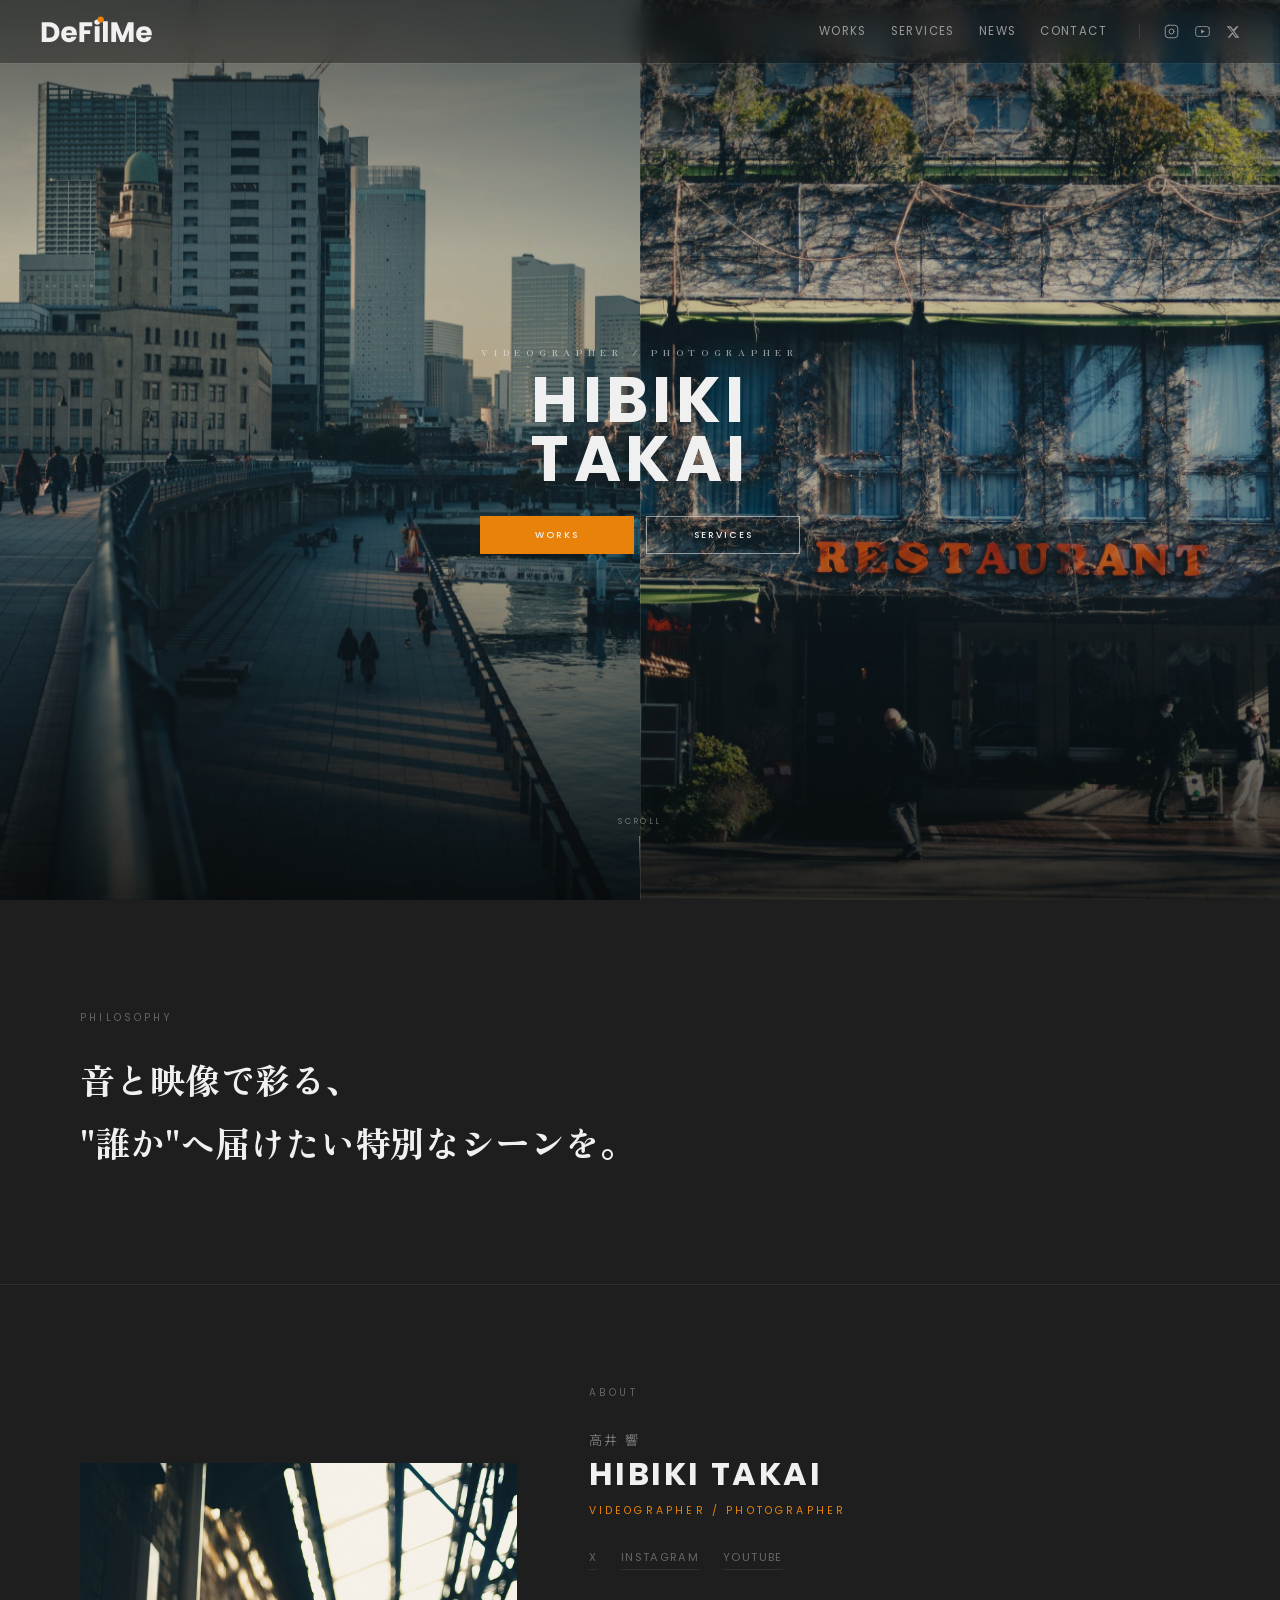
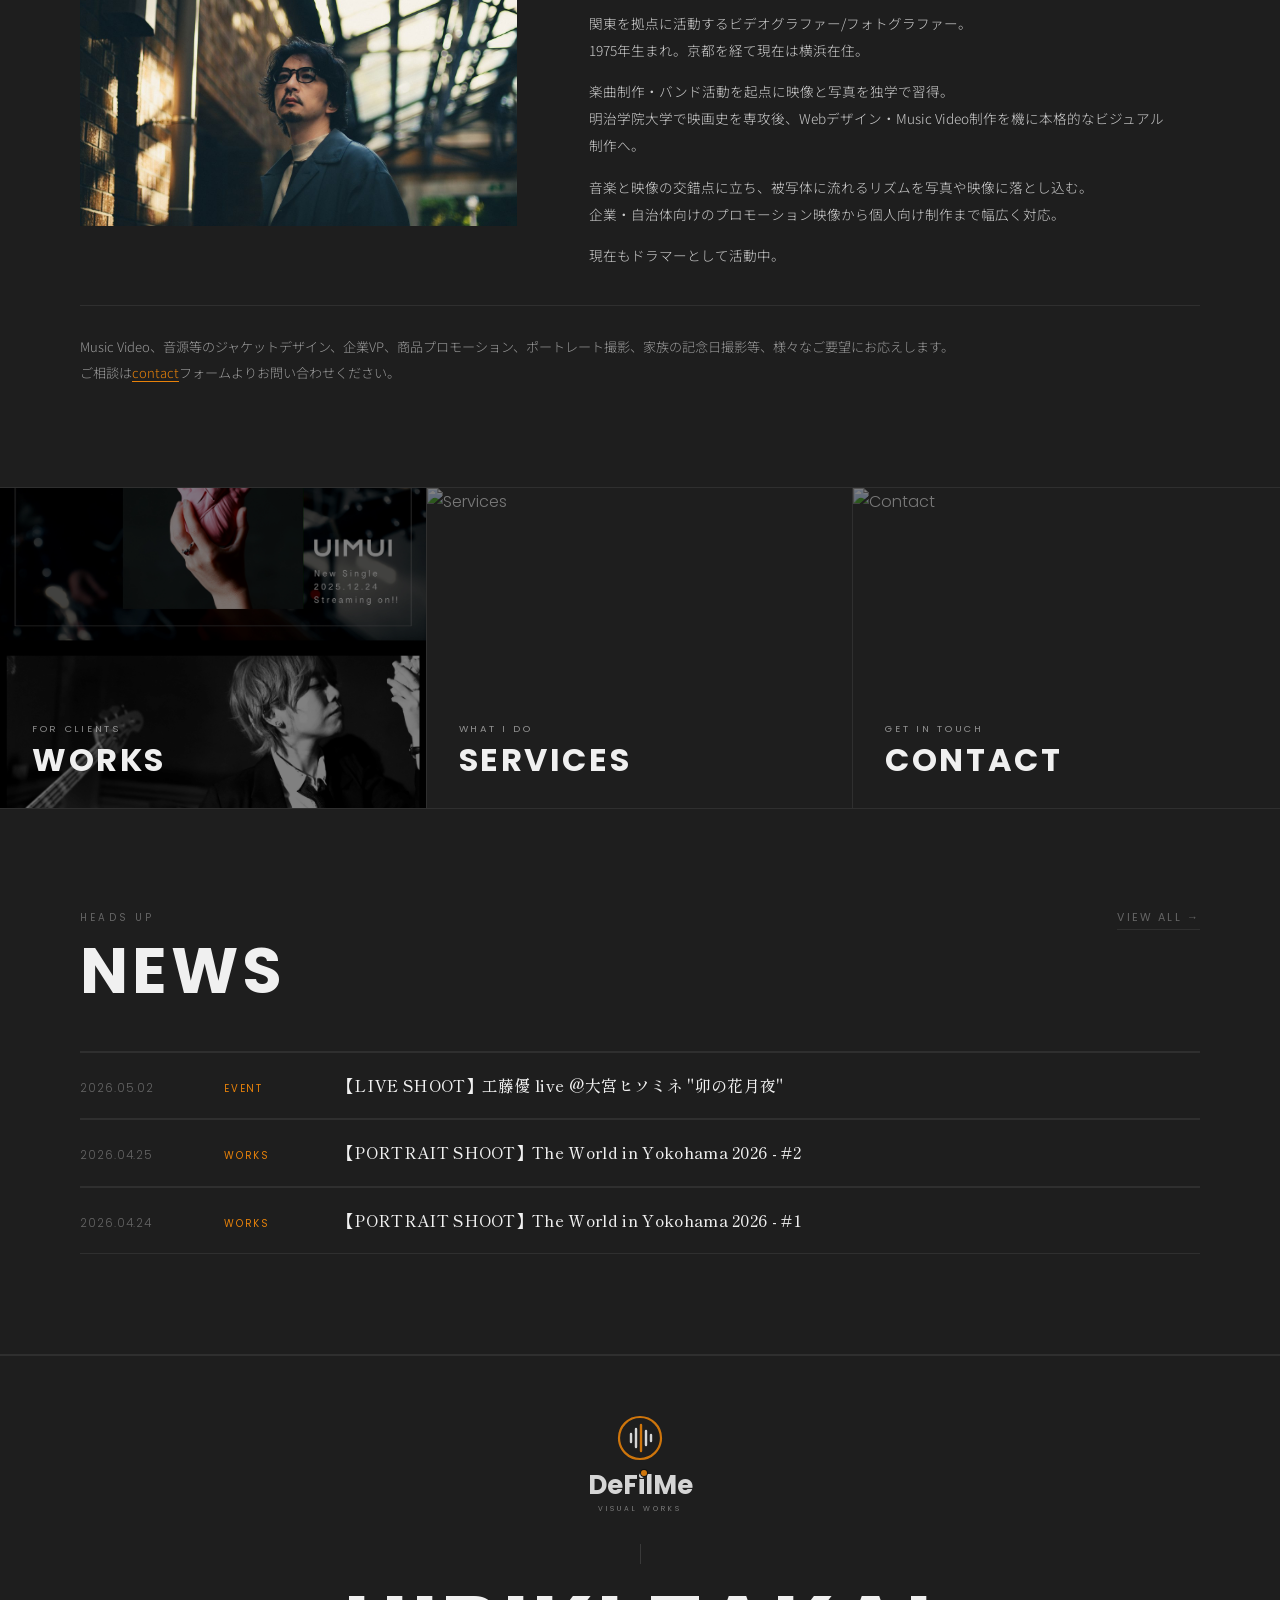
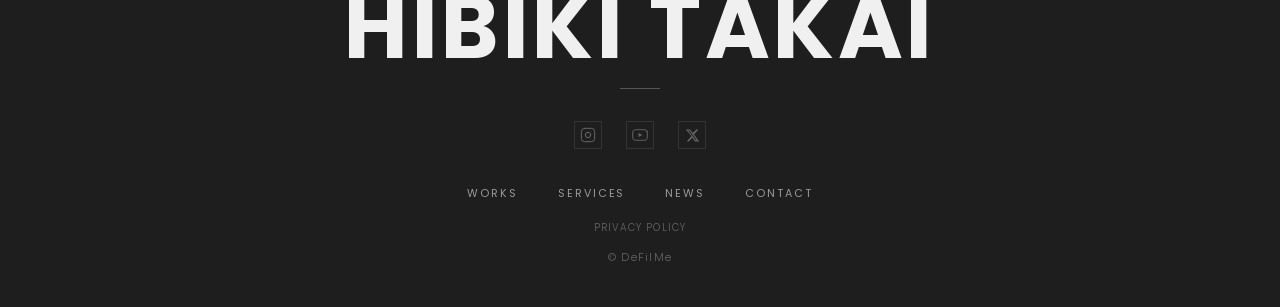
==== commit d921ce5e: "Clean URLs: 内部リンクの.html拡張子を除去 (/works 形式) GitHub Pagesが拡張子なしURLでhtmlを直接配信する挙動を利用。 ファイルは移動せず内部リンクのhre" ====
--- a/index.html
+++ b/index.html
@@ -645,14 +645,14 @@
 <body>
 
     <header>
-    <a href="index.html" class="header-logo">
+    <a href="/" class="header-logo">
       <svg width="114" height="41" viewBox="0 0 162.56 58" xmlns="http://www.w3.org/2000/svg" style="display:block;" aria-label="DeFilMe"><path d="M27.72 29.96Q27.72 34.08 25.9 37.28Q24.080000000000002 40.48 20.740000000000002 42.239999999999995Q17.400000000000002 44.0 13.0 44.0H2.48V15.919999999999998H13.0Q17.44 15.919999999999998 20.76 17.68Q24.080000000000002 19.439999999999998 25.9 22.619999999999997Q27.72 25.8 27.72 29.96ZM20.76 29.96Q20.76 26.08 18.6 23.919999999999998Q16.44 21.759999999999998 12.56 21.759999999999998H9.32V38.08H12.56Q16.44 38.08 18.6 35.96Q20.76 33.84 20.76 29.96Z M52.480000000000004 34.480000000000004H37.0Q37.160000000000004 36.56 38.34 37.66Q39.52 38.76 41.24 38.76Q43.800000000000004 38.76 44.800000000000004 36.6H52.08Q51.52 38.8 50.06 40.56Q48.6 42.32 46.400000000000006 43.32Q44.2 44.32 41.480000000000004 44.32Q38.2 44.32 35.64 42.92Q33.08 41.52 31.64 38.92Q30.200000000000003 36.32 30.200000000000003 32.84Q30.200000000000003 29.36 31.62 26.759999999999998Q33.04 24.16 35.6 22.759999999999998Q38.160000000000004 21.36 41.480000000000004 21.36Q44.72 21.36 47.24 22.72Q49.760000000000005 24.08 51.18000000000001 26.599999999999998Q52.6 29.119999999999997 52.6 32.480000000000004Q52.6 33.44 52.480000000000004 34.480000000000004ZM45.6 30.68Q45.6 28.92 44.400000000000006 27.880000000000003Q43.2 26.84 41.400000000000006 26.84Q39.68 26.84 38.5 27.84Q37.32 28.84 37.04 30.68Z M74.48 15.919999999999998V21.4H63.04V27.32H71.6V32.64H63.04V44.0H56.199999999999996V15.919999999999998Z M77.44 15.68Q77.44 14.079999999999998 78.58 13.02Q79.72 11.96 81.52 11.96Q83.28 11.96 84.42 13.02Q85.56 14.079999999999998 85.56 15.68Q85.56 17.24 84.42 18.299999999999997Q83.28 19.36 81.52 19.36Q79.72 19.36 78.58 18.299999999999997Q77.44 17.24 77.44 15.68ZM84.91999999999999 21.68V44.0H78.08V21.68Z M96.72 14.399999999999999V44.0H89.88V14.399999999999999Z M133.48 15.919999999999998V44.0H126.63999999999999V27.16L120.35999999999999 44.0H114.83999999999999L108.51999999999998 27.12V44.0H101.67999999999999V15.919999999999998H109.75999999999999L117.63999999999999 35.36L125.44 15.919999999999998Z M159.32 34.480000000000004H143.83999999999997Q144.0 36.56 145.18 37.66Q146.35999999999999 38.76 148.07999999999998 38.76Q150.64 38.76 151.64 36.6H158.92Q158.35999999999999 38.8 156.89999999999998 40.56Q155.44 42.32 153.24 43.32Q151.04 44.32 148.32 44.32Q145.04 44.32 142.48 42.92Q139.92 41.52 138.48 38.92Q137.04 36.32 137.04 32.84Q137.04 29.36 138.45999999999998 26.759999999999998Q139.88 24.16 142.44 22.759999999999998Q145.0 21.36 148.32 21.36Q151.56 21.36 154.07999999999998 22.72Q156.6 24.08 158.01999999999998 26.599999999999998Q159.44 29.119999999999997 159.44 32.480000000000004Q159.44 33.44 159.32 34.480000000000004ZM152.44 30.68Q152.44 28.92 151.24 27.880000000000003Q150.04 26.84 148.23999999999998 26.84Q146.51999999999998 26.84 145.33999999999997 27.84Q144.16 28.84 143.88 30.68Z" fill="#f0f0f0"/><circle cx="86.5" cy="12" r="4.5" fill="#e8820a"/></svg>
     </a>
     <div class="nav-right">
-      <a href="works.html">Works</a>
-      <a href="services.html">Services</a>
-      <a href="news.html">News</a>
-      <a href="contact.html">Contact</a>
+      <a href="/works">Works</a>
+      <a href="/services">Services</a>
+      <a href="/news">News</a>
+      <a href="/contact">Contact</a>
       <div class="sns-icons">
         <a href="https://instagram.com/bitcan_teto" aria-label="Instagram" target="_blank" rel="noopener"><svg width="15" height="15" viewBox="0 0 24 24" fill="none" stroke="currentColor" stroke-width="1.5" stroke-linecap="round" stroke-linejoin="round"><rect x="2" y="2" width="20" height="20" rx="5"/><circle cx="12" cy="12" r="4"/><circle cx="17.5" cy="6.5" r="0.5" fill="currentColor" stroke="none"/></svg></a>
         <a href="https://www.youtube.com/channel/UCgO1NNyqAVxGEwCtzbRal7g" aria-label="YouTube" target="_blank" rel="noopener"><svg width="15" height="15" viewBox="0 0 24 24" fill="none" stroke="currentColor" stroke-width="1.5" stroke-linecap="round" stroke-linejoin="round"><path d="M22.54 6.42a2.78 2.78 0 0 0-1.95-1.96C18.88 4 12 4 12 4s-6.88 0-8.59.46A2.78 2.78 0 0 0 1.46 6.42 29 29 0 0 0 1 12a29 29 0 0 0 .46 5.58 2.78 2.78 0 0 0 1.95 1.95C5.12 20 12 20 12 20s6.88 0 8.59-.47a2.78 2.78 0 0 0 1.95-1.95A29 29 0 0 0 23 12a29 29 0 0 0-.46-5.58z"/><polygon points="9.75 15.02 15.5 12 9.75 8.98 9.75 15.02" fill="currentColor" stroke="none"/></svg></a>
@@ -664,10 +664,10 @@
 
   <div class="mobile-nav" id="mobileNav">
     <button class="mobile-nav-close" id="mobileNavClose">×</button>
-    <a href="works.html">Works</a>
-    <a href="services.html">Services</a>
-    <a href="news.html">News</a>
-    <a href="contact.html">Contact</a>
+    <a href="/works">Works</a>
+    <a href="/services">Services</a>
+    <a href="/news">News</a>
+    <a href="/contact">Contact</a>
     <div class="mobile-nav-divider"></div>
     <div class="mobile-nav-sns">
       <a href="https://instagram.com/bitcan_teto" aria-label="Instagram" target="_blank" rel="noopener"><svg width="18" height="18" viewBox="0 0 24 24" fill="none" stroke="currentColor" stroke-width="1.5" stroke-linecap="round" stroke-linejoin="round"><rect x="2" y="2" width="20" height="20" rx="5"/><circle cx="12" cy="12" r="4"/><circle cx="17.5" cy="6.5" r="0.5" fill="currentColor" stroke="none"/></svg></a>
@@ -693,8 +693,8 @@
       <p class="hero-label">Videographer / Photographer</p>
       <h1 class="hero-name">HIBIKI<br>TAKAI</h1>
       <div class="hero-buttons">
-        <a href="works.html" class="btn btn-accent">Works</a>
-        <a href="services.html" class="btn">Services</a>
+        <a href="/works" class="btn btn-accent">Works</a>
+        <a href="/services" class="btn">Services</a>
       </div>
     </div>
     <div class="hero-scroll">
@@ -735,7 +735,7 @@
     </div>
     <div class="about-philosophy reveal reveal-d2">
       <p>Music Video、音源等のジャケットデザイン、企業VP、商品プロモーション、ポートレート撮影、家族の記念日撮影等、様々なご要望にお応えします。<br>
-      ご相談は<a href="contact.html">contact</a>フォームよりお問い合わせください。</p>
+      ご相談は<a href="/contact">contact</a>フォームよりお問い合わせください。</p>
     </div>
   </section>
 
@@ -743,21 +743,21 @@
 
   <!-- Nav Boxes -->
   <div class="nav-boxes reveal">
-    <a href="works.html" class="nav-box">
+    <a href="/works" class="nav-box">
       <img src="navbox-works.jpg" alt="Works" loading="lazy" decoding="async" onerror="this.onerror=null;this.src='kanjo-wonderland.png'">
       <div class="nav-box-content">
         <p class="nav-box-label">For Clients</p>
         <p class="nav-box-title">WORKS</p>
       </div>
     </a>
-    <a href="services.html" class="nav-box">
+    <a href="/services" class="nav-box">
       <img src="navbox-services.jpg" alt="Services" loading="lazy" decoding="async" onerror="this.onerror=null;this.src='https://images.unsplash.com/photo-1571019613454-1cb2f99b2d8b?w=800&q=80'">
       <div class="nav-box-content">
         <p class="nav-box-label">What I Do</p>
         <p class="nav-box-title">SERVICES</p>
       </div>
     </a>
-    <a href="contact.html" class="nav-box">
+    <a href="/contact" class="nav-box">
       <img src="navbox-contact.jpg" alt="Contact" loading="lazy" decoding="async" onerror="this.onerror=null;this.src='https://images.unsplash.com/photo-1516035069371-29a1b244cc32?w=800&q=80'">
       <div class="nav-box-content">
         <p class="nav-box-label">Get in Touch</p>
@@ -773,14 +773,14 @@
         <div class="section-label" style="margin-bottom:12px;">Heads Up</div>
         <h2 class="news-section-title">NEWS</h2>
       </div>
-      <a href="news.html" class="news-more">View All →</a>
+      <a href="/news" class="news-more">View All →</a>
     </div>
     <div class="news-list" id="newsListTop"></div>
   </section>
 
   <!-- Footer -->
       <footer class="reveal">
-    <a href="index.html" class="footer-s6-link" aria-label="TOPへ戻る">
+    <a href="/" class="footer-s6-link" aria-label="TOPへ戻る">
     <svg class="footer-s6" width="180" height="120" viewBox="0 0 180 120" xmlns="http://www.w3.org/2000/svg">
         <g transform="translate(68,8)">
           <circle cx="22" cy="22" r="21" fill="none" stroke="#e8820a" stroke-width="2.2"/>
@@ -807,13 +807,13 @@
       <a href="https://twitter.com/bitcan47" aria-label="X" target="_blank" rel="noopener"><svg width="15" height="15" viewBox="0 0 24 24" fill="currentColor"><path d="M18.244 2.25h3.308l-7.227 8.26 8.502 11.24H16.17l-4.714-6.231-5.401 6.231H2.744l7.73-8.835L1.254 2.25H8.08l4.253 5.622zm-1.161 17.52h1.833L7.084 4.126H5.117z"/></svg></a>
     </div>
     <nav class="footer-nav">
-      <a href="works.html">Works</a>
-      <a href="services.html">Services</a>
-      <a href="news.html">News</a>
-      <a href="contact.html">Contact</a>
+      <a href="/works">Works</a>
+      <a href="/services">Services</a>
+      <a href="/news">News</a>
+      <a href="/contact">Contact</a>
     </nav>
     <nav class="footer-sub-nav">
-      <a href="privacy.html">Privacy Policy</a>
+      <a href="/privacy">Privacy Policy</a>
     </nav>
     <p class="footer-copy">© DeFilMe</p>
   </footer>
@@ -897,7 +897,7 @@
           return;
         }
         container.innerHTML = items.map(item => `
-          <a class="news-item" href="news-detail.html?id=${item.id}" style="text-decoration:none;color:inherit;display:grid;grid-template-columns:var(--news-item-cols,120px 90px 1fr);gap:24px;align-items:baseline;padding:20px 0;border-top:1px solid rgba(255,255,255,0.08);transition:opacity 0.2s;cursor:pointer;" onmouseover="this.style.opacity='.7'" onmouseout="this.style.opacity='1'">
+          <a class="news-item" href="/news-detail?id=${item.id}" style="text-decoration:none;color:inherit;display:grid;grid-template-columns:var(--news-item-cols,120px 90px 1fr);gap:24px;align-items:baseline;padding:20px 0;border-top:1px solid rgba(255,255,255,0.08);transition:opacity 0.2s;cursor:pointer;" onmouseover="this.style.opacity='.7'" onmouseout="this.style.opacity='1'">
             <span class="news-date">${item.date.replace(/-/g,'.')}</span>
             <span class="news-cat">${item.category}</span>
             <span class="news-title-text">${item.title}</span>
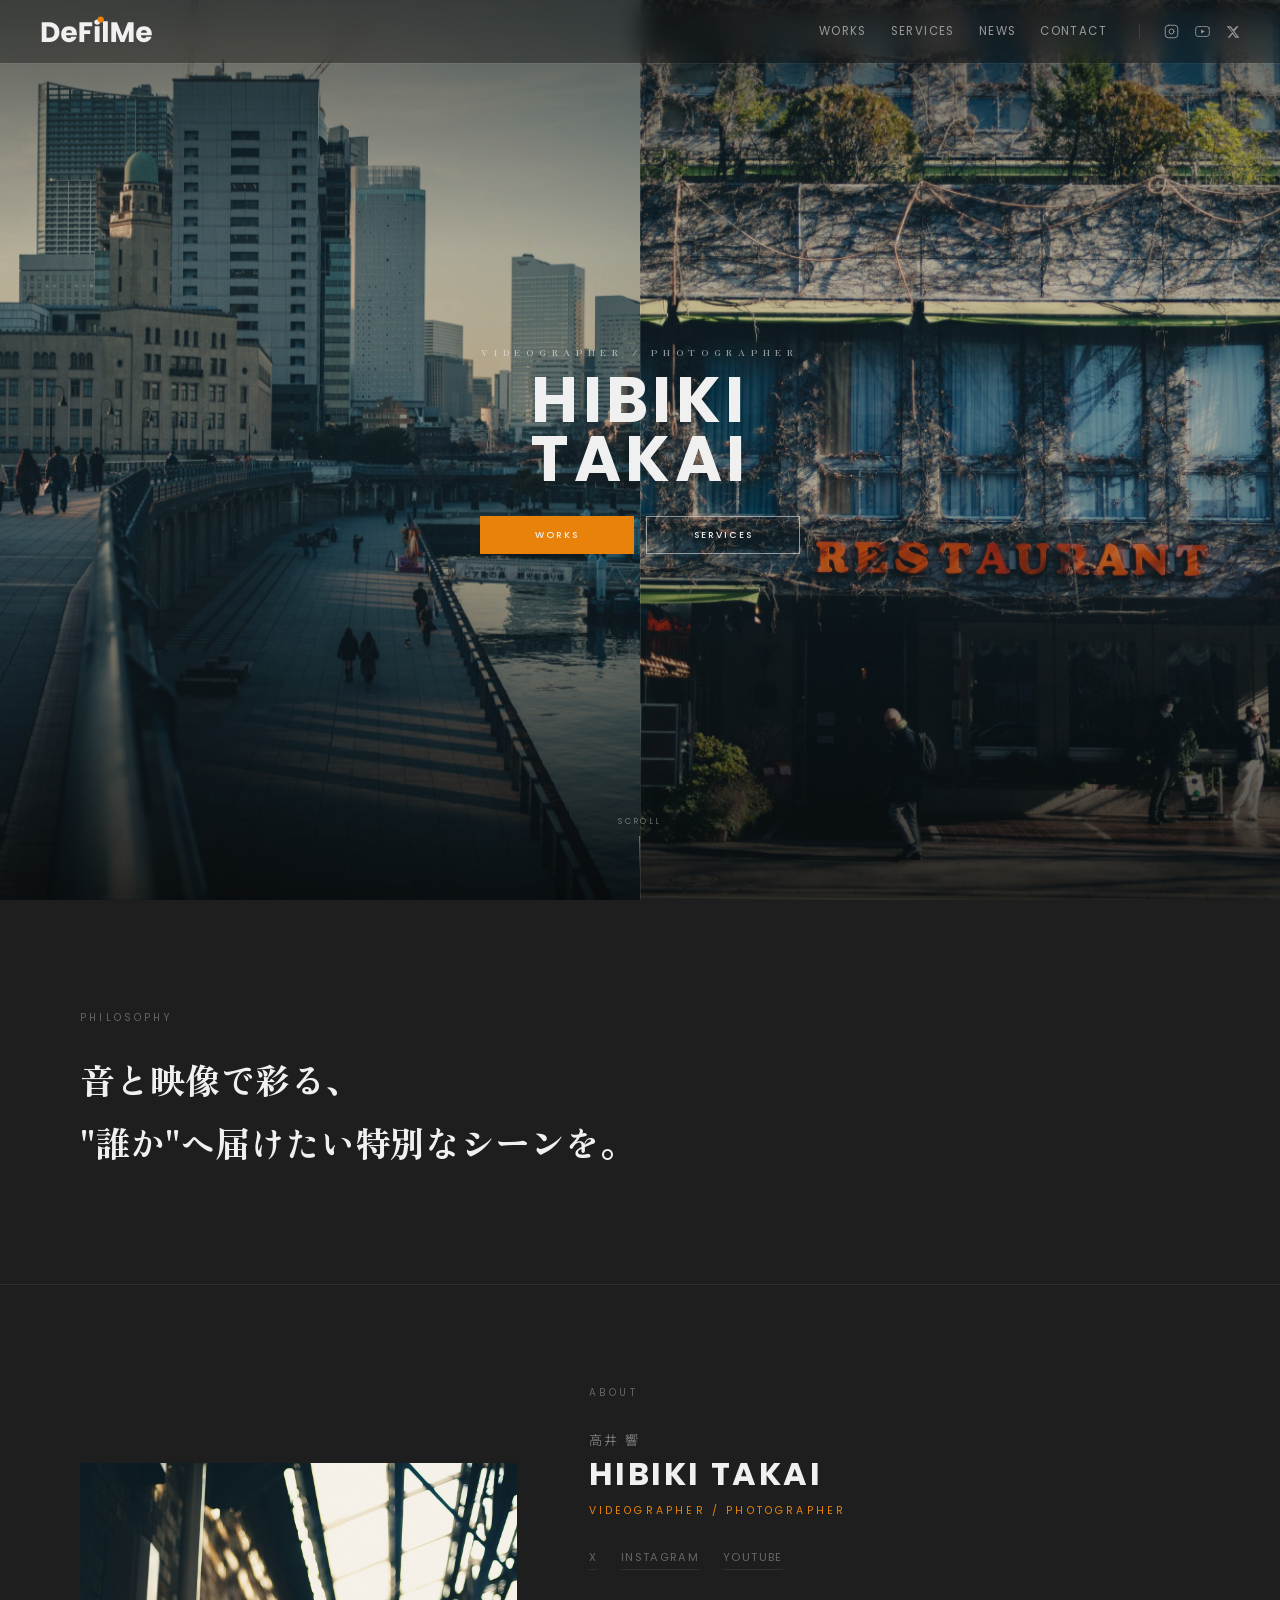
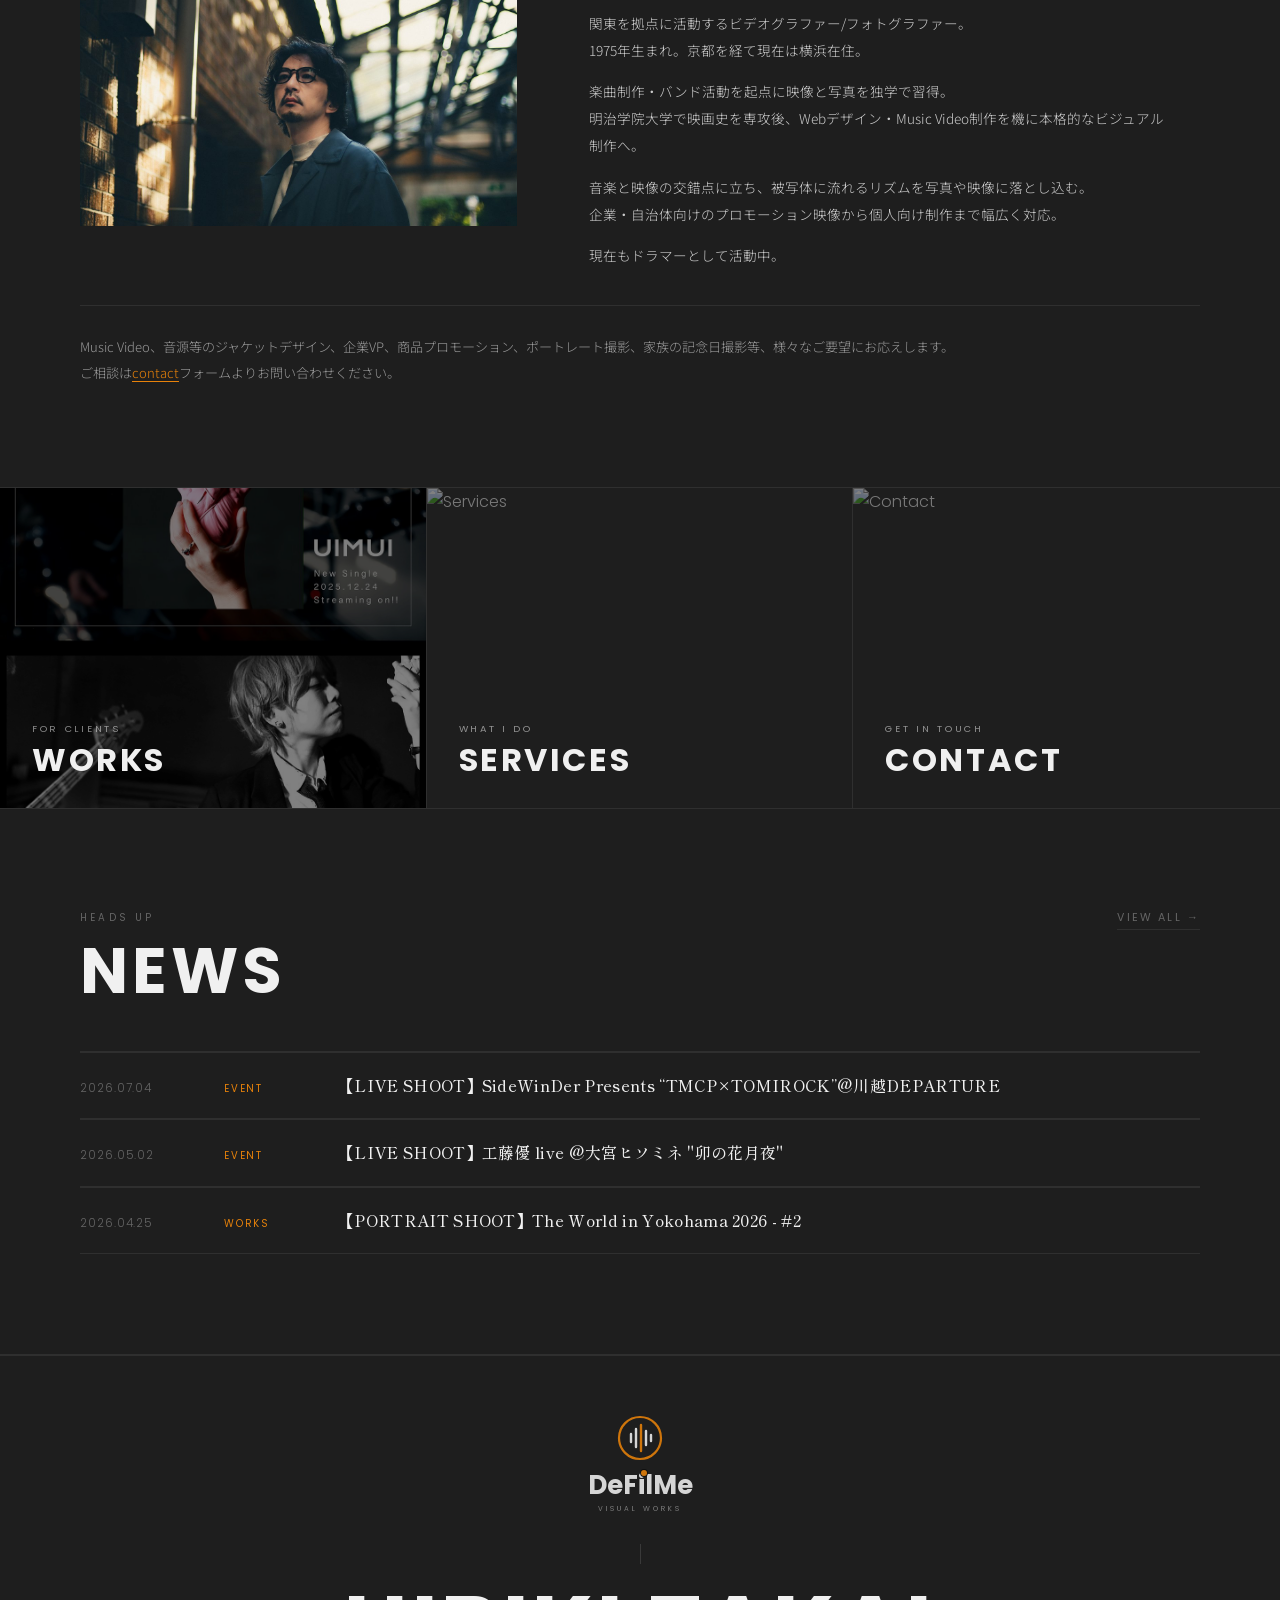
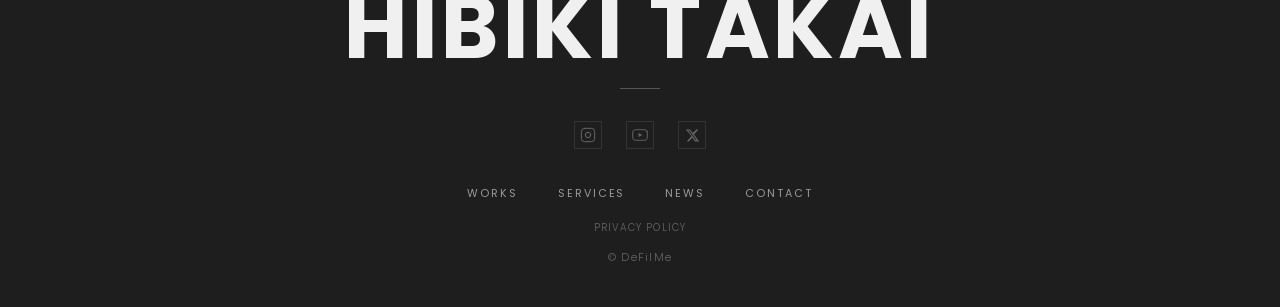
==== commit 1466da4a: "画像を軽量化：サムネ7点をJPEG化・china town作品の写真12枚を最適化 - Worksのサムネ（4:5カード表示）を長辺2000px前後のJPEGへ。39MB→2.2MB - TMCPのサ" ====
--- a/index.html
+++ b/index.html
@@ -744,7 +744,7 @@
   <!-- Nav Boxes -->
   <div class="nav-boxes reveal">
     <a href="/works" class="nav-box">
-      <img src="navbox-works.jpg" alt="Works" loading="lazy" decoding="async" onerror="this.onerror=null;this.src='kanjo-wonderland.png'">
+      <img src="navbox-works.jpg" alt="Works" loading="lazy" decoding="async" onerror="this.onerror=null;this.src='kanjo-wonderland.jpg'">
       <div class="nav-box-content">
         <p class="nav-box-label">For Clients</p>
         <p class="nav-box-title">WORKS</p>
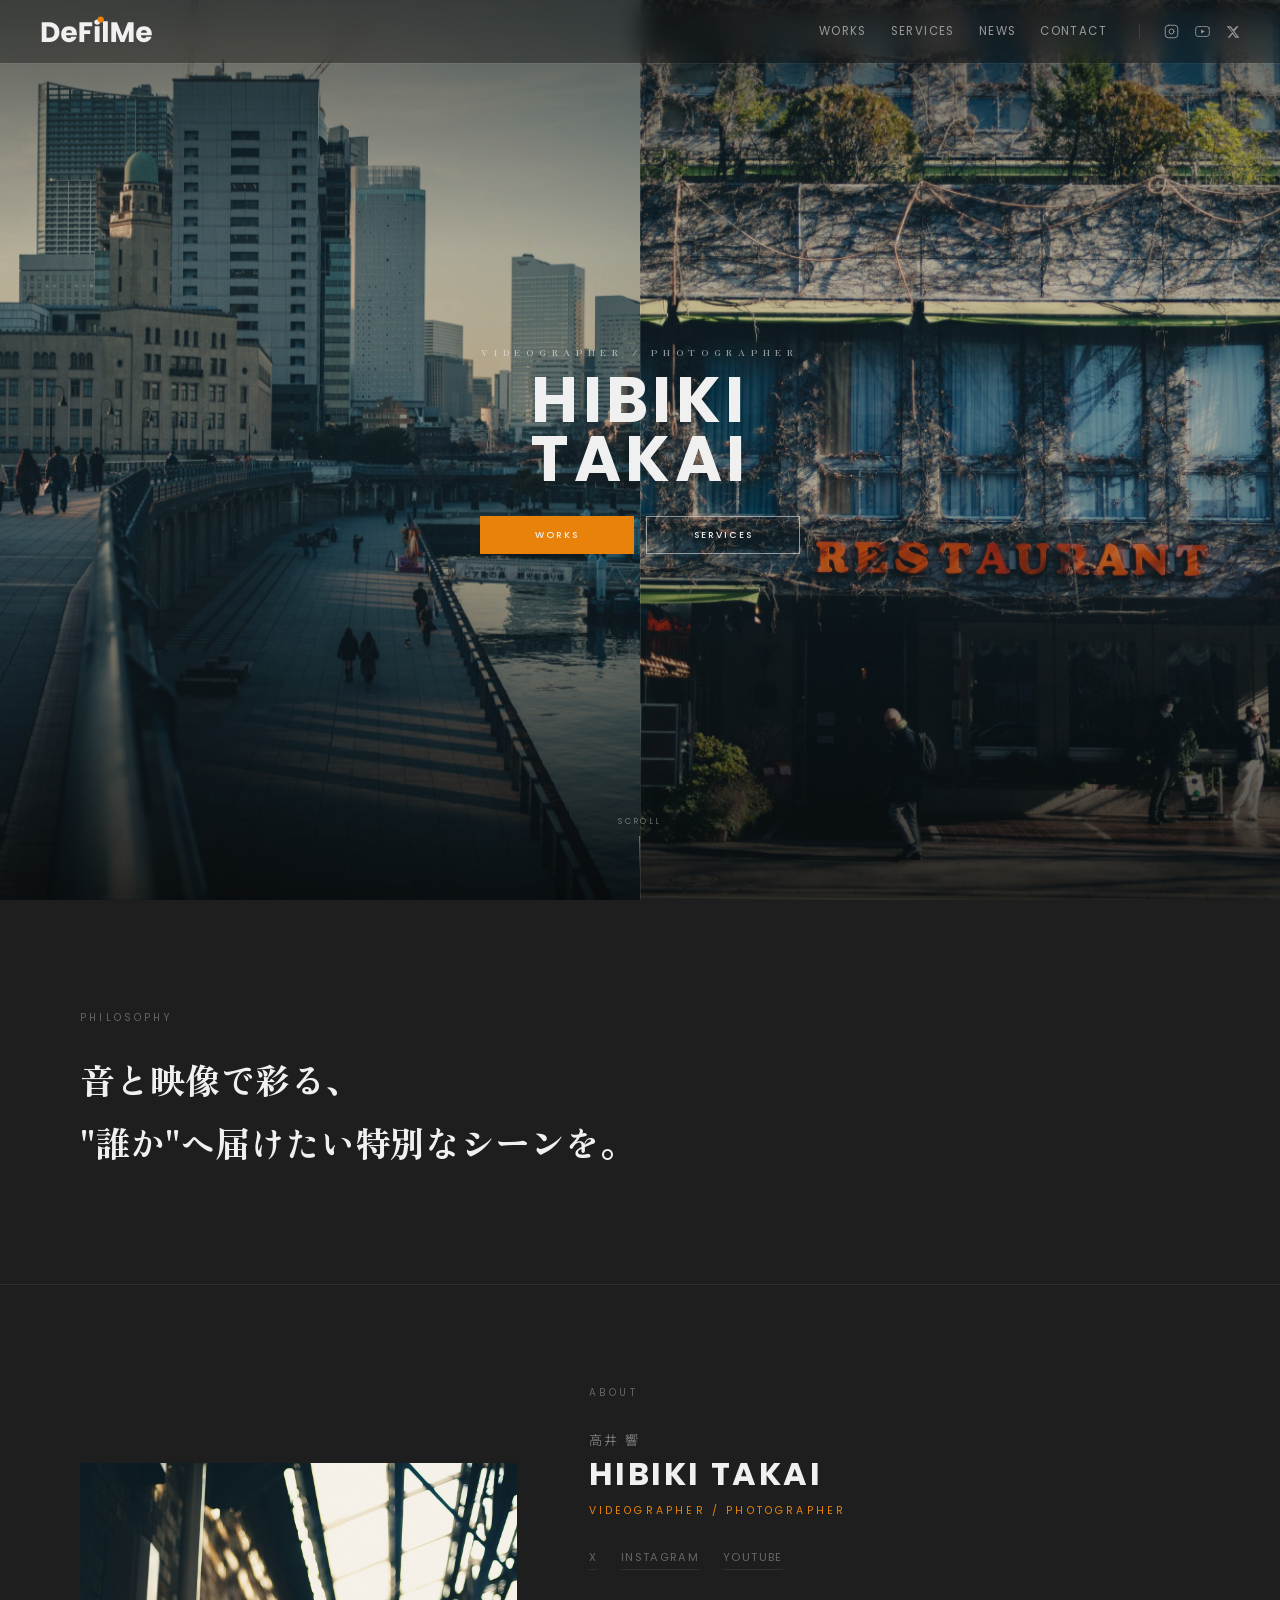
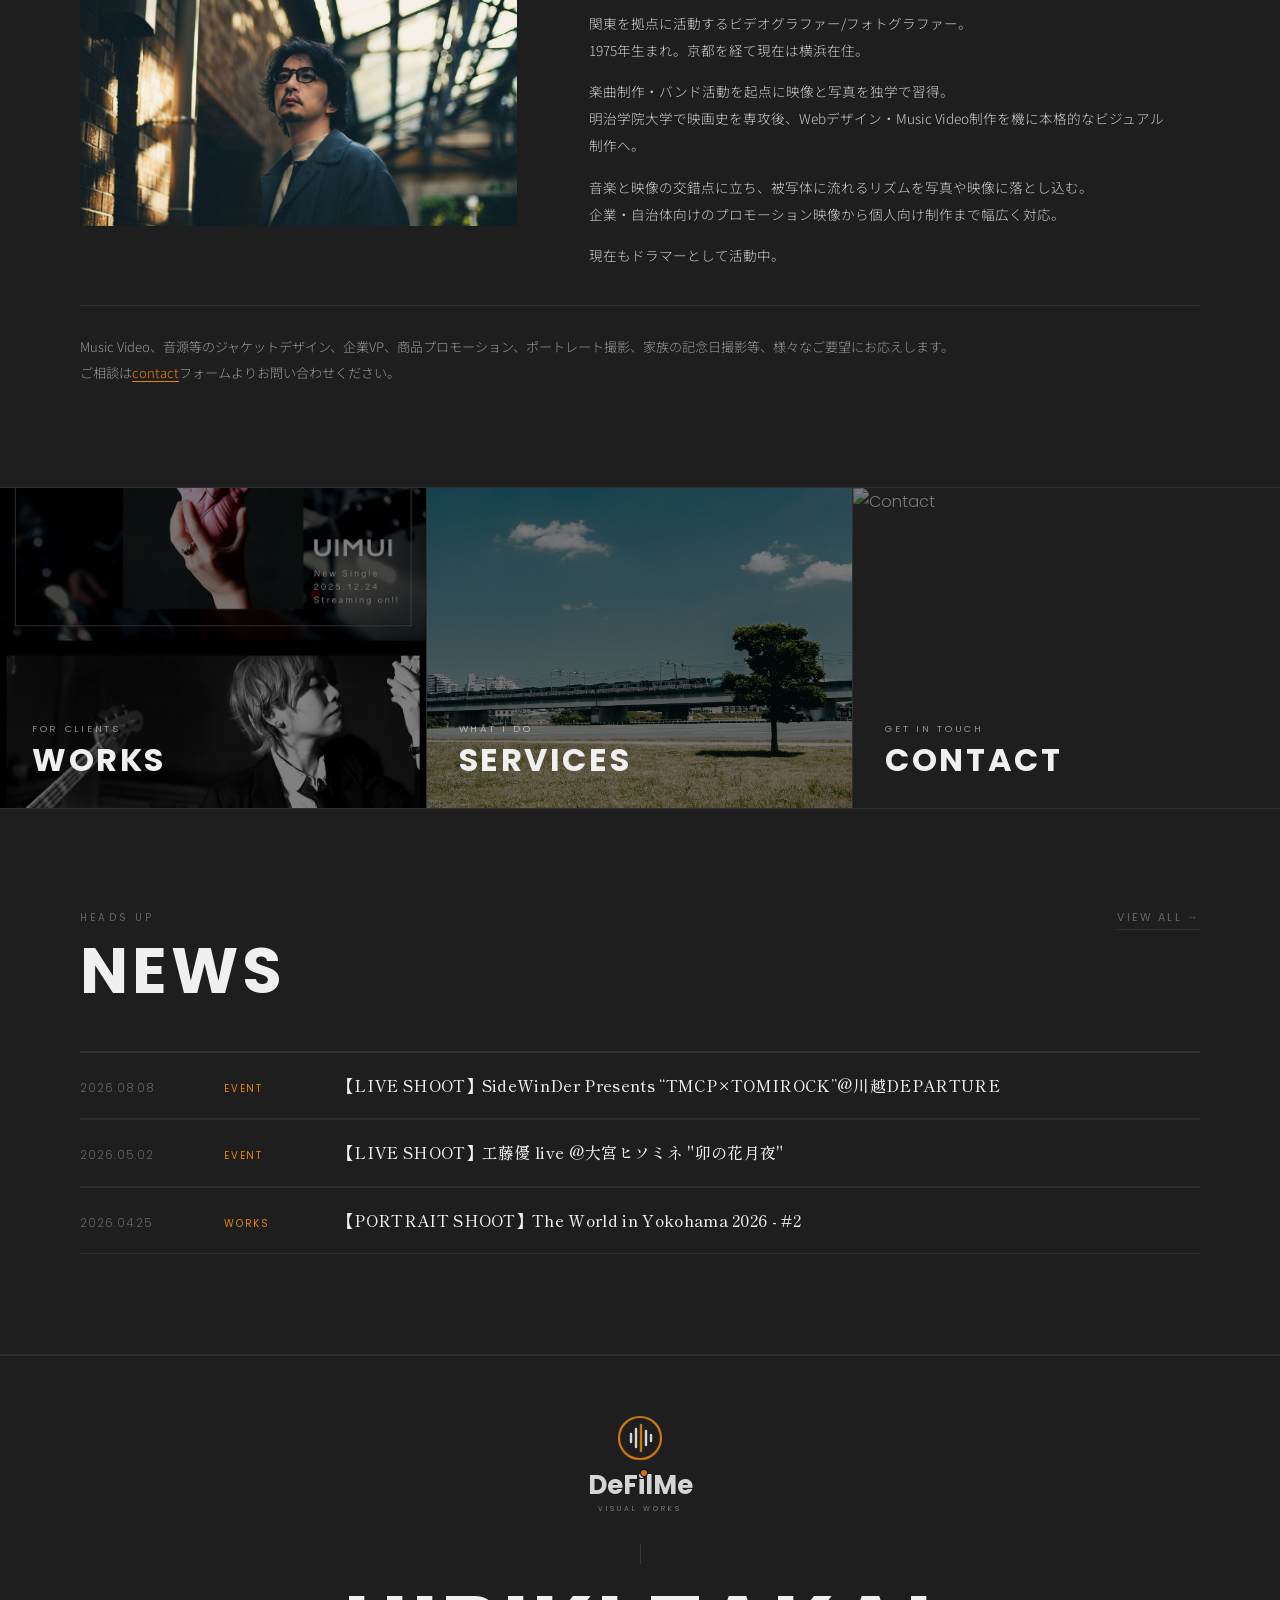
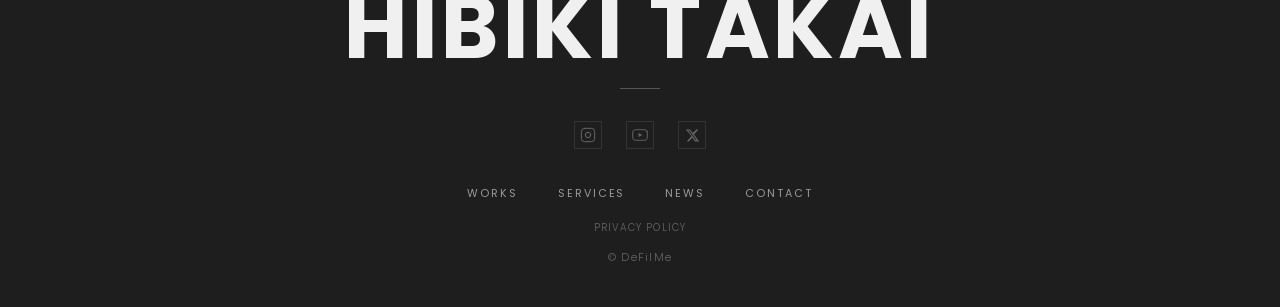
==== commit 6eeb5b83: "問い合わせを非公開リポジトリへ移動／お知らせに本当の下書き機能 - 管理画面の問い合わせは defilme-private（非公開）を読み書きする。開けないときは保存しない - 公開リポジトリから i" ====
--- a/index.html
+++ b/index.html
@@ -890,6 +890,7 @@
     fetch('news.json')
       .then(r => r.json())
       .then(data => {
+        data = data.filter(n => !n.draft);   // 下書きのお知らせはサイトに出さない
         const container = document.getElementById('newsListTop');
         const items = [...data].sort((a,b) => new Date(b.date) - new Date(a.date)).slice(0,3);
         if (items.length === 0) {
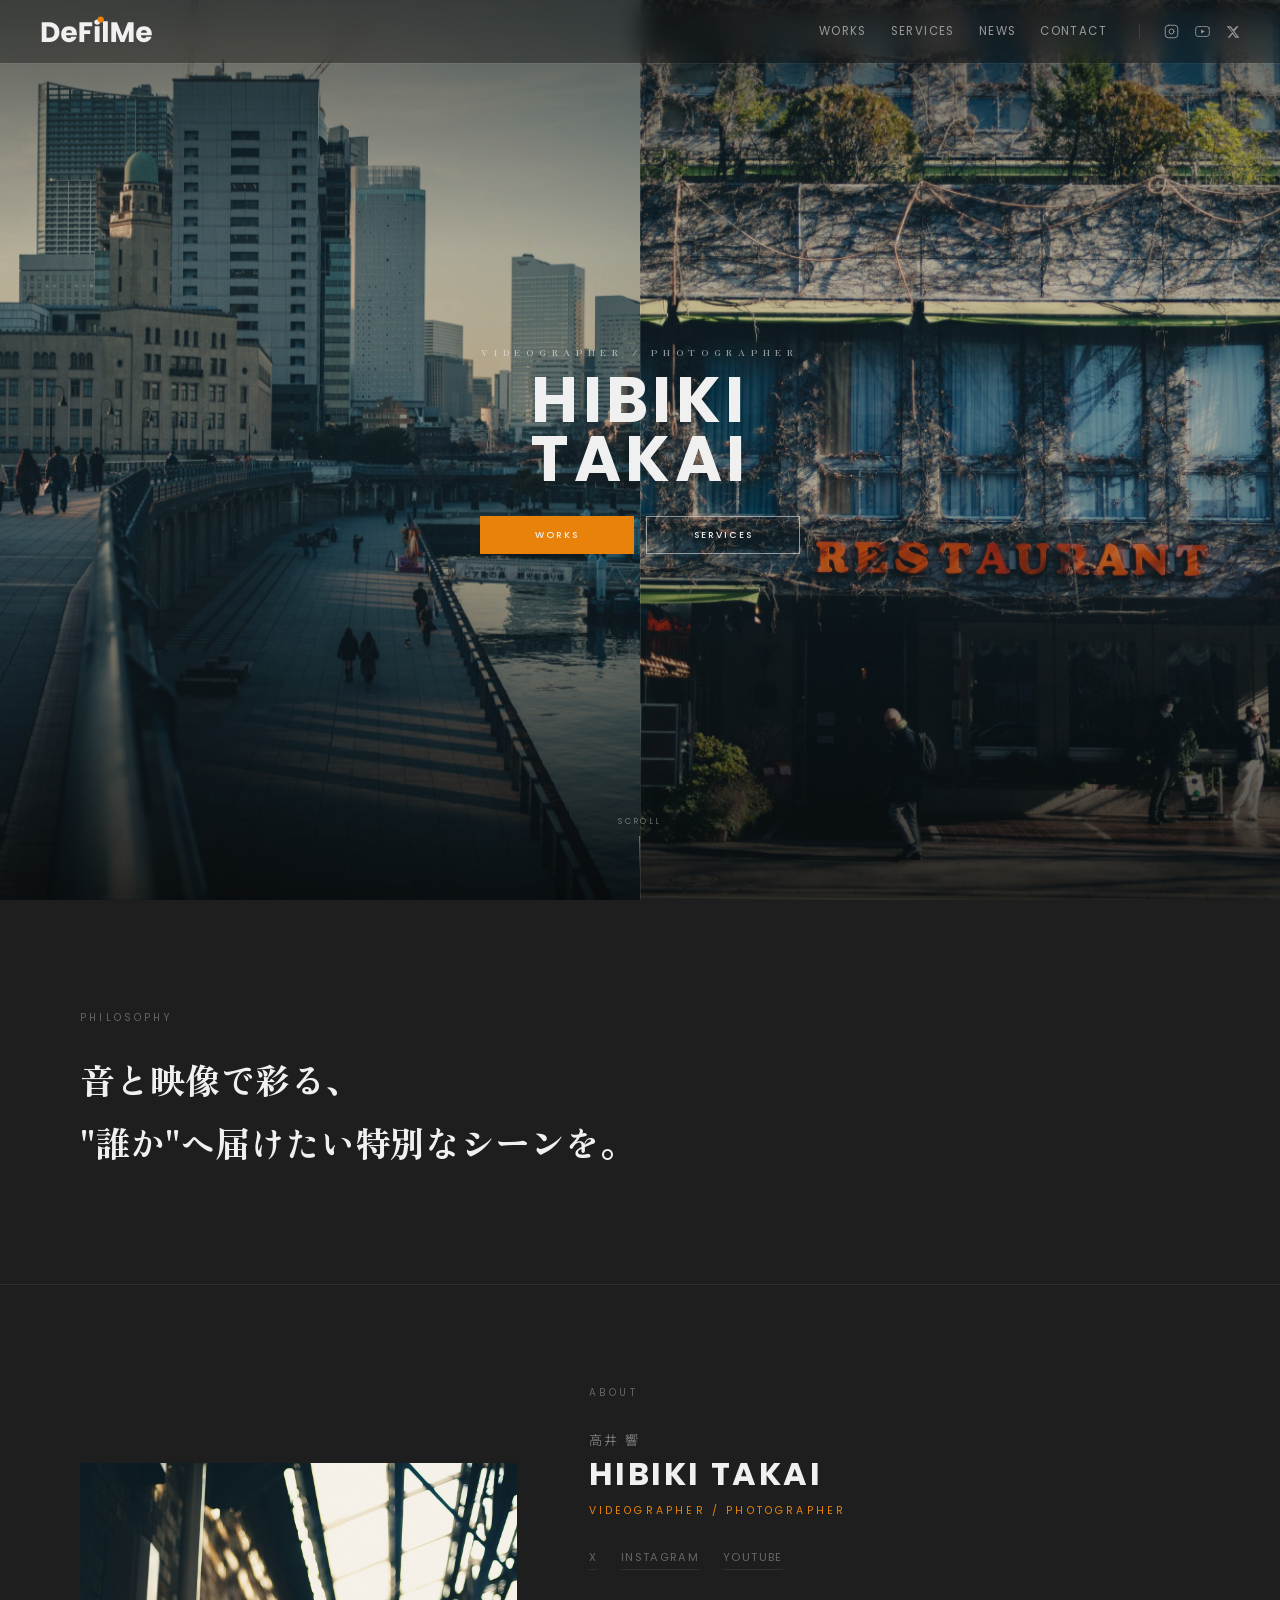
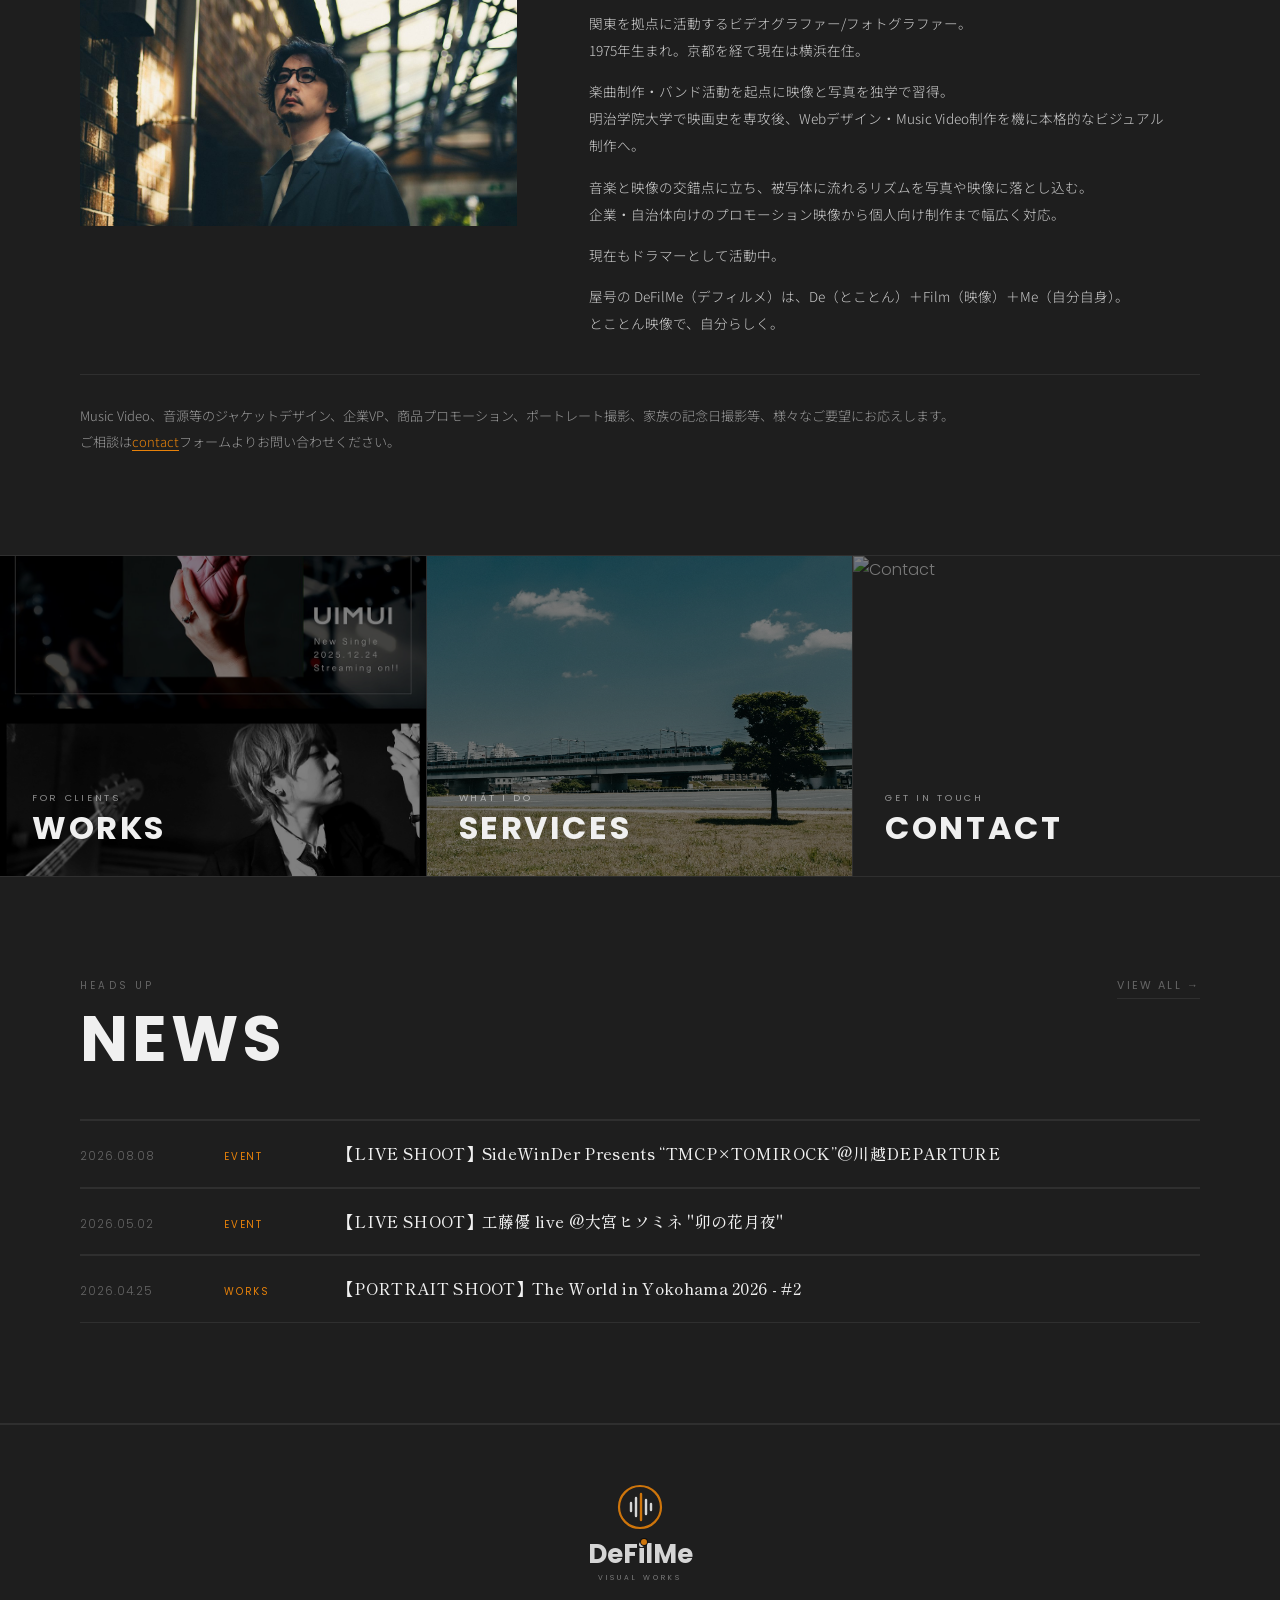
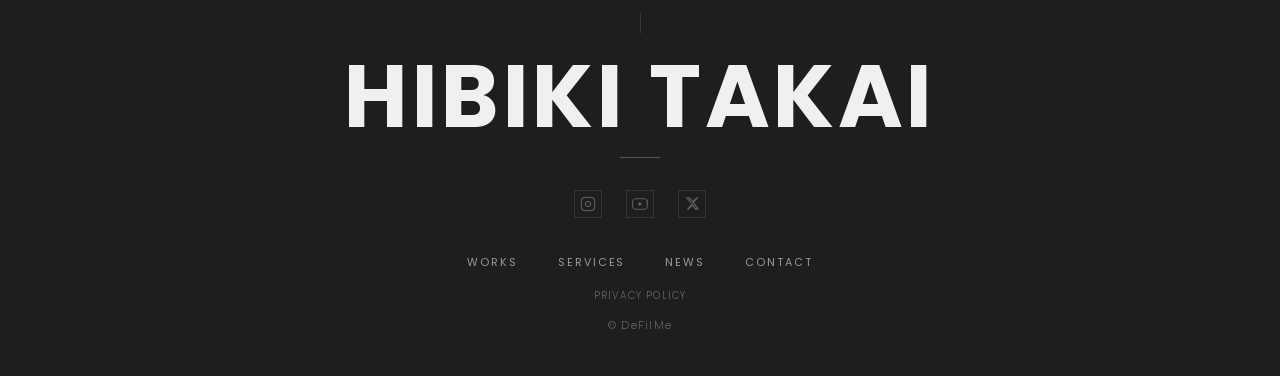
==== commit cf86839e: "About：屋号 DeFilMe の由来の一文を追加 Co-Authored-By: Claude Opus 5.5 <noreply@anthropic.com>" ====
--- a/index.html
+++ b/index.html
@@ -728,6 +728,7 @@
         <p>楽曲制作・バンド活動を起点に映像と写真を独学で習得。<br>明治学院大学で映画史を専攻後、Webデザイン・Music Video制作を機に本格的なビジュアル制作へ。</p>
         <p>音楽と映像の交錯点に立ち、被写体に流れるリズムを写真や映像に落とし込む。<br>企業・自治体向けのプロモーション映像から個人向け制作まで幅広く対応。</p>
         <p>現在もドラマーとして活動中。</p>
+        <p>屋号の DeFilMe（デフィルメ）は、De（とことん）＋Film（映像）＋Me（自分自身）。<br>とことん映像で、自分らしく。</p>
       </div>
     </div>
     <div class="about-image-wrap reveal reveal-d1">
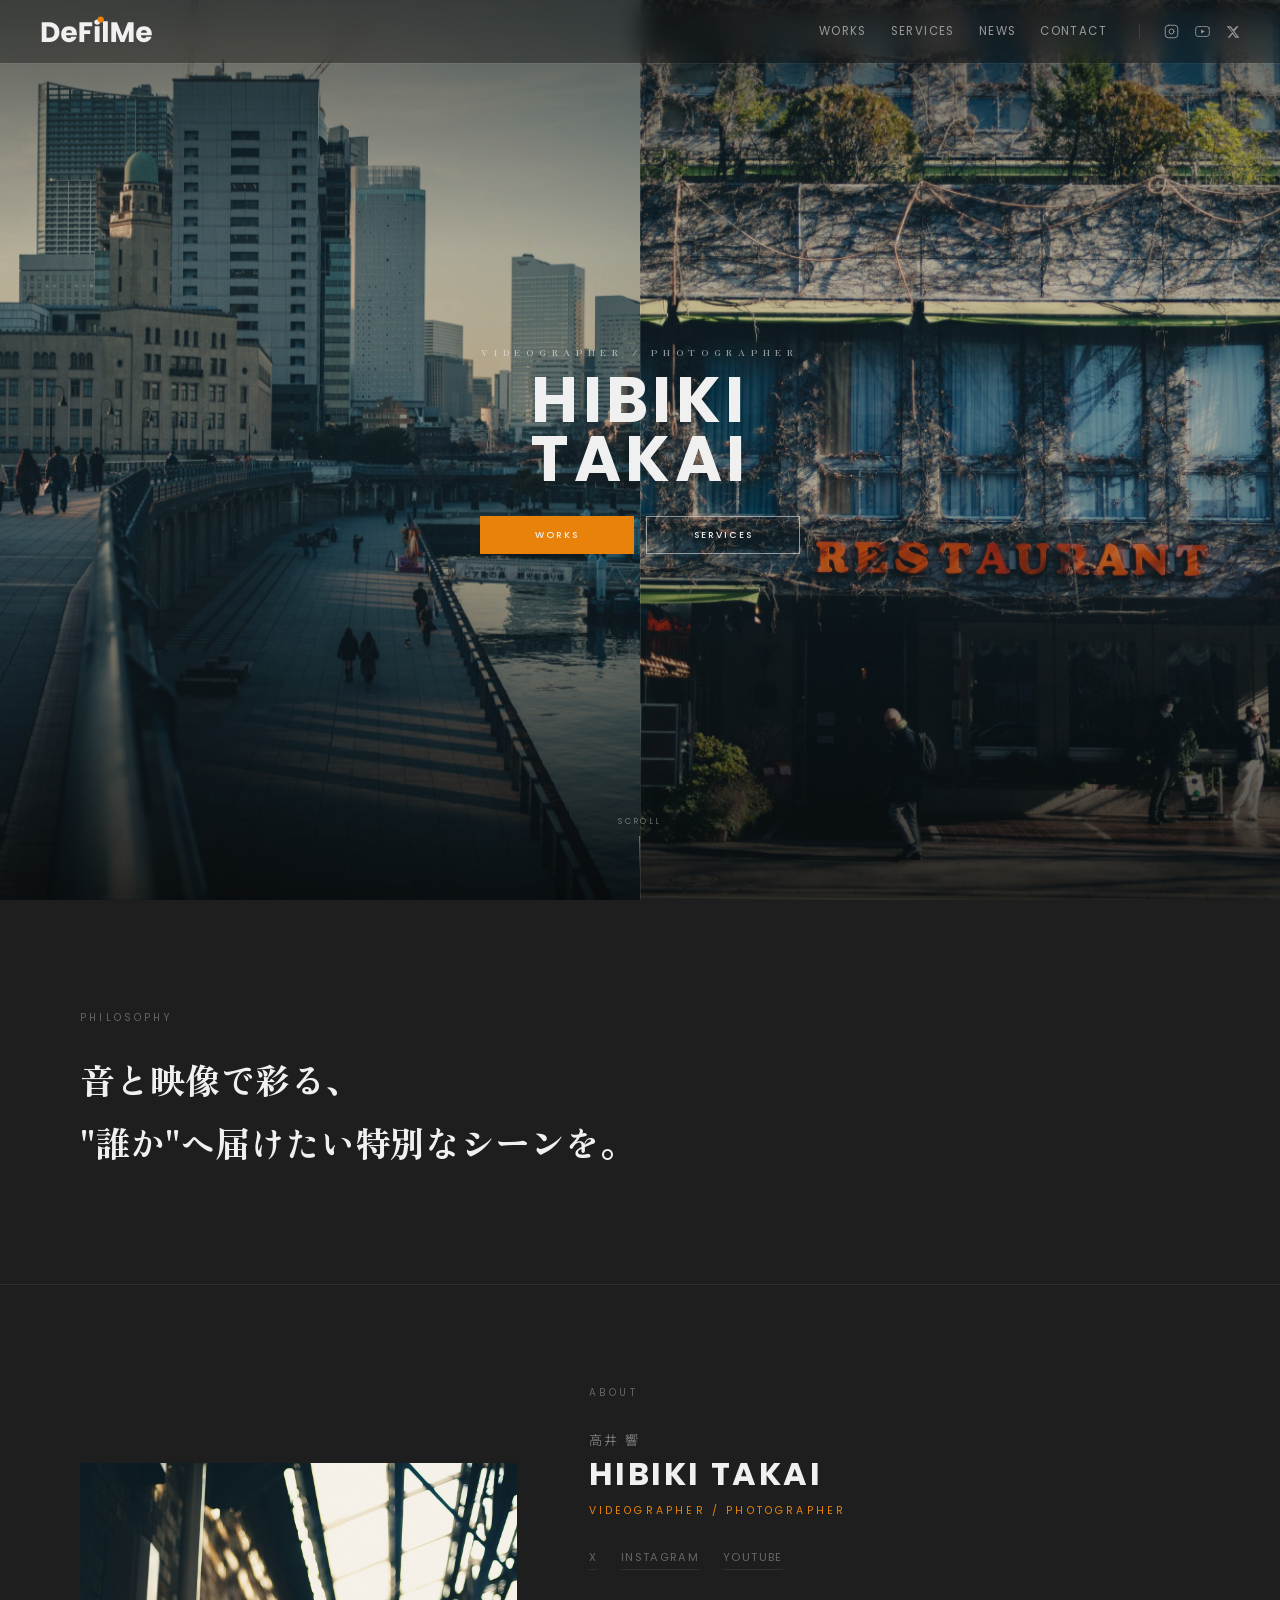
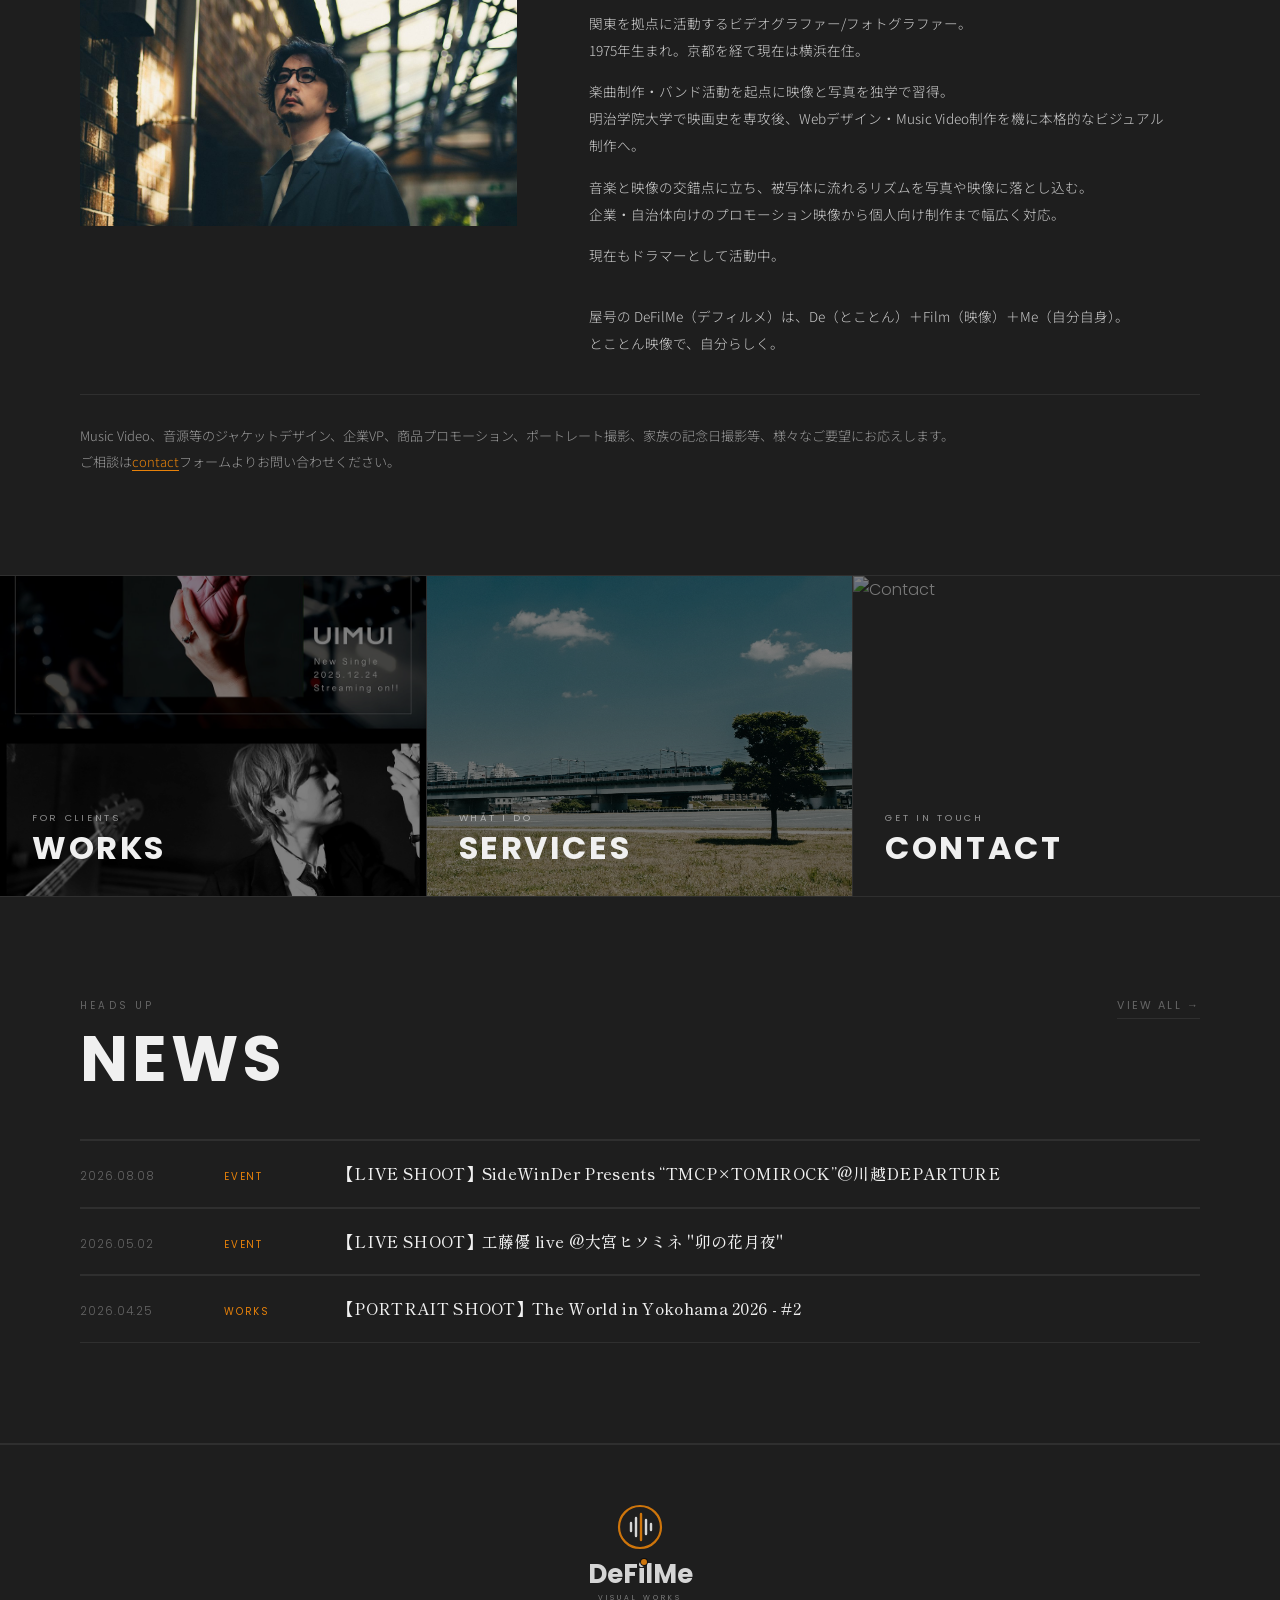
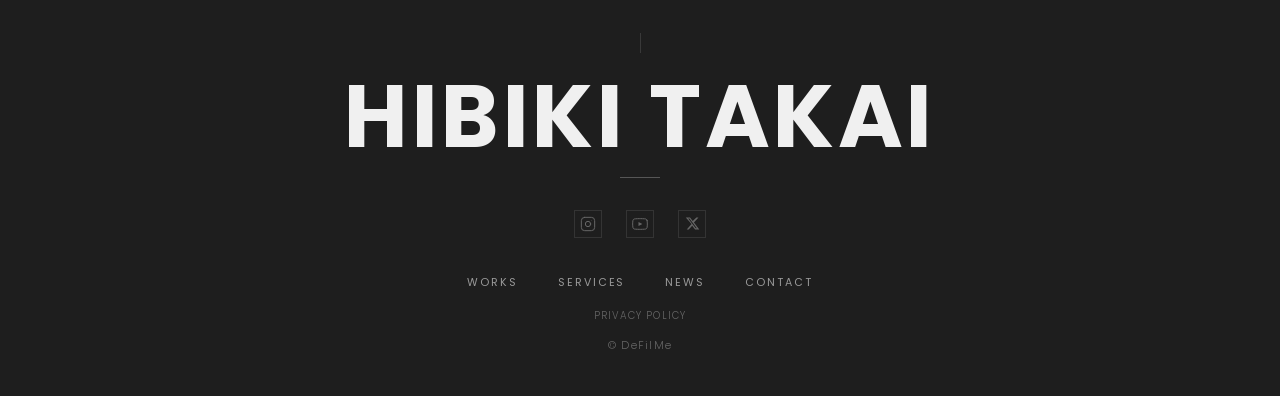
==== commit 86b03c50: "About：屋号の由来の一文を一段下げて本文と分ける Co-Authored-By: Claude Opus 5.5 <noreply@anthropic.com>" ====
--- a/index.html
+++ b/index.html
@@ -335,6 +335,7 @@
     }
 
     .about-body p + p { margin-top: 14px; }
+    .about-body p.about-origin { margin-top: 34px; }
 
     .about-philosophy {
       margin-top: 36px;
@@ -728,7 +729,7 @@
         <p>楽曲制作・バンド活動を起点に映像と写真を独学で習得。<br>明治学院大学で映画史を専攻後、Webデザイン・Music Video制作を機に本格的なビジュアル制作へ。</p>
         <p>音楽と映像の交錯点に立ち、被写体に流れるリズムを写真や映像に落とし込む。<br>企業・自治体向けのプロモーション映像から個人向け制作まで幅広く対応。</p>
         <p>現在もドラマーとして活動中。</p>
-        <p>屋号の DeFilMe（デフィルメ）は、De（とことん）＋Film（映像）＋Me（自分自身）。<br>とことん映像で、自分らしく。</p>
+        <p class="about-origin">屋号の DeFilMe（デフィルメ）は、De（とことん）＋Film（映像）＋Me（自分自身）。<br>とことん映像で、自分らしく。</p>
       </div>
     </div>
     <div class="about-image-wrap reveal reveal-d1">
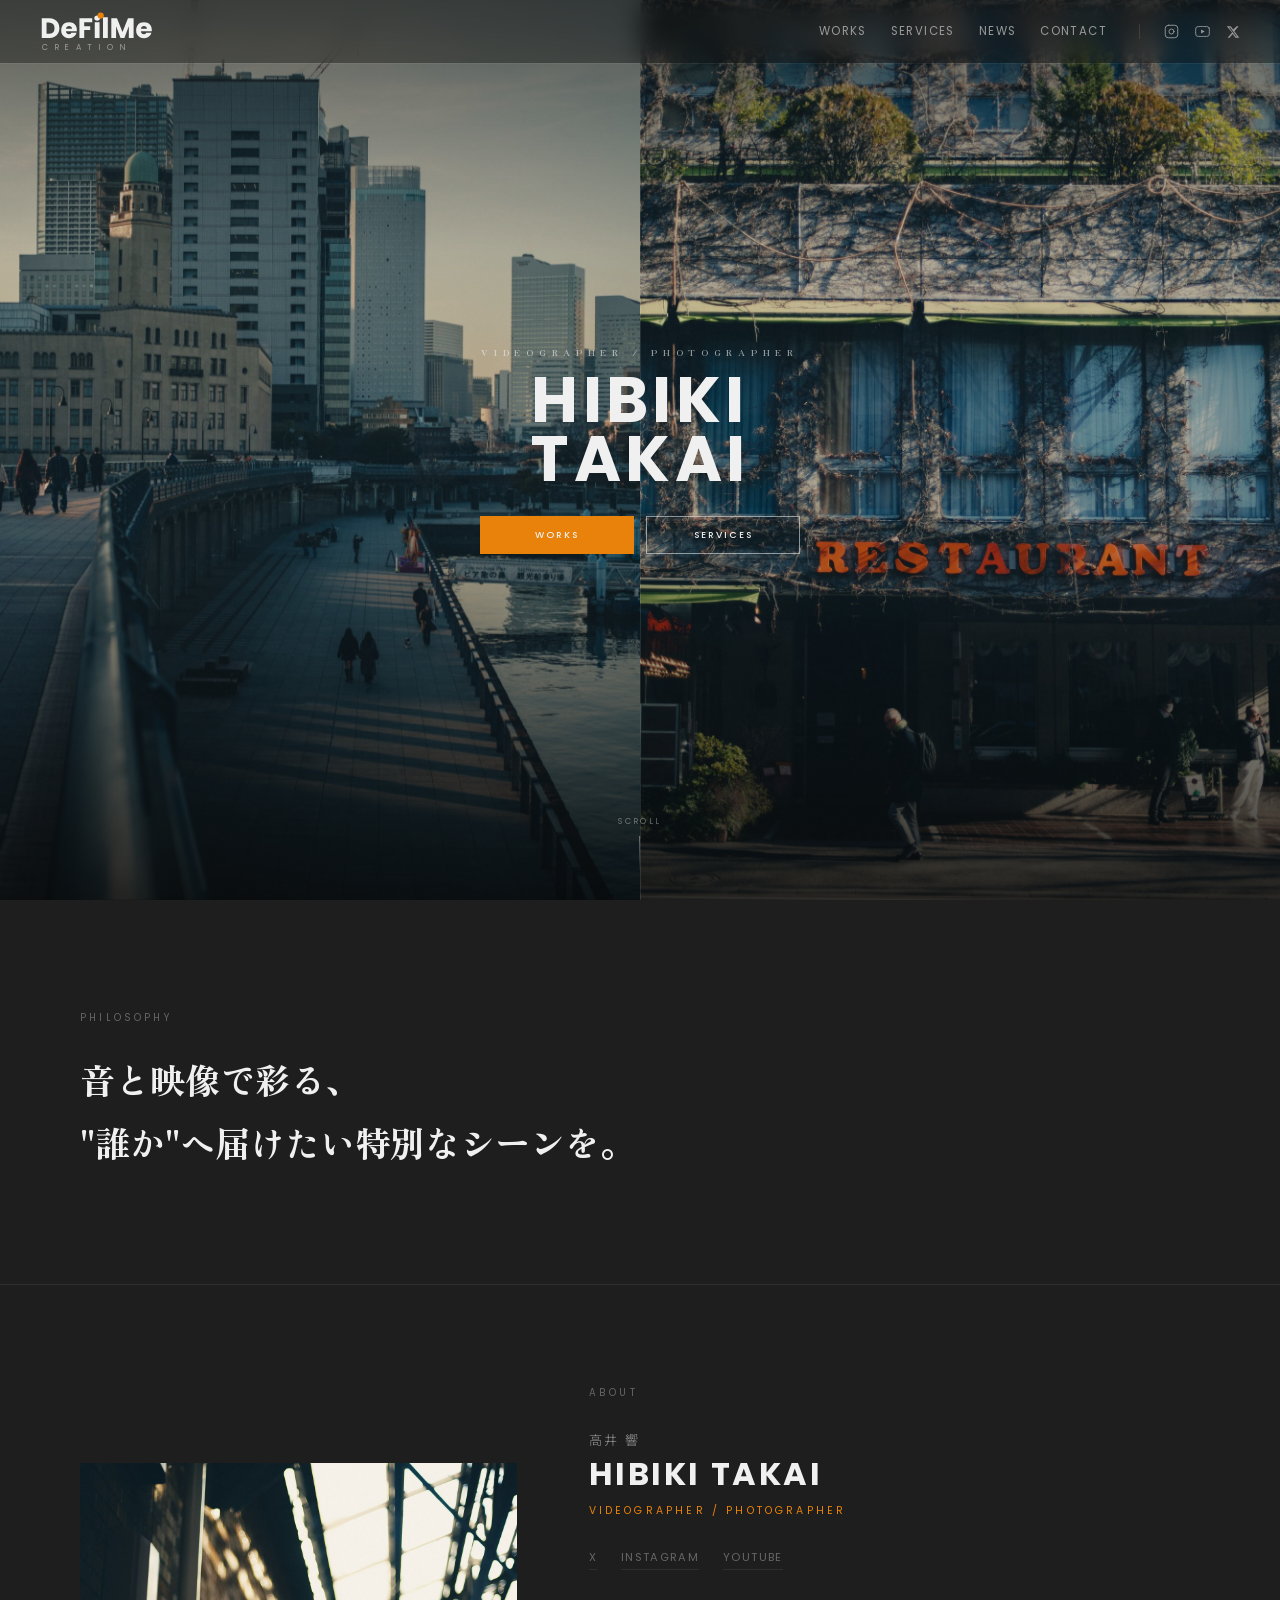
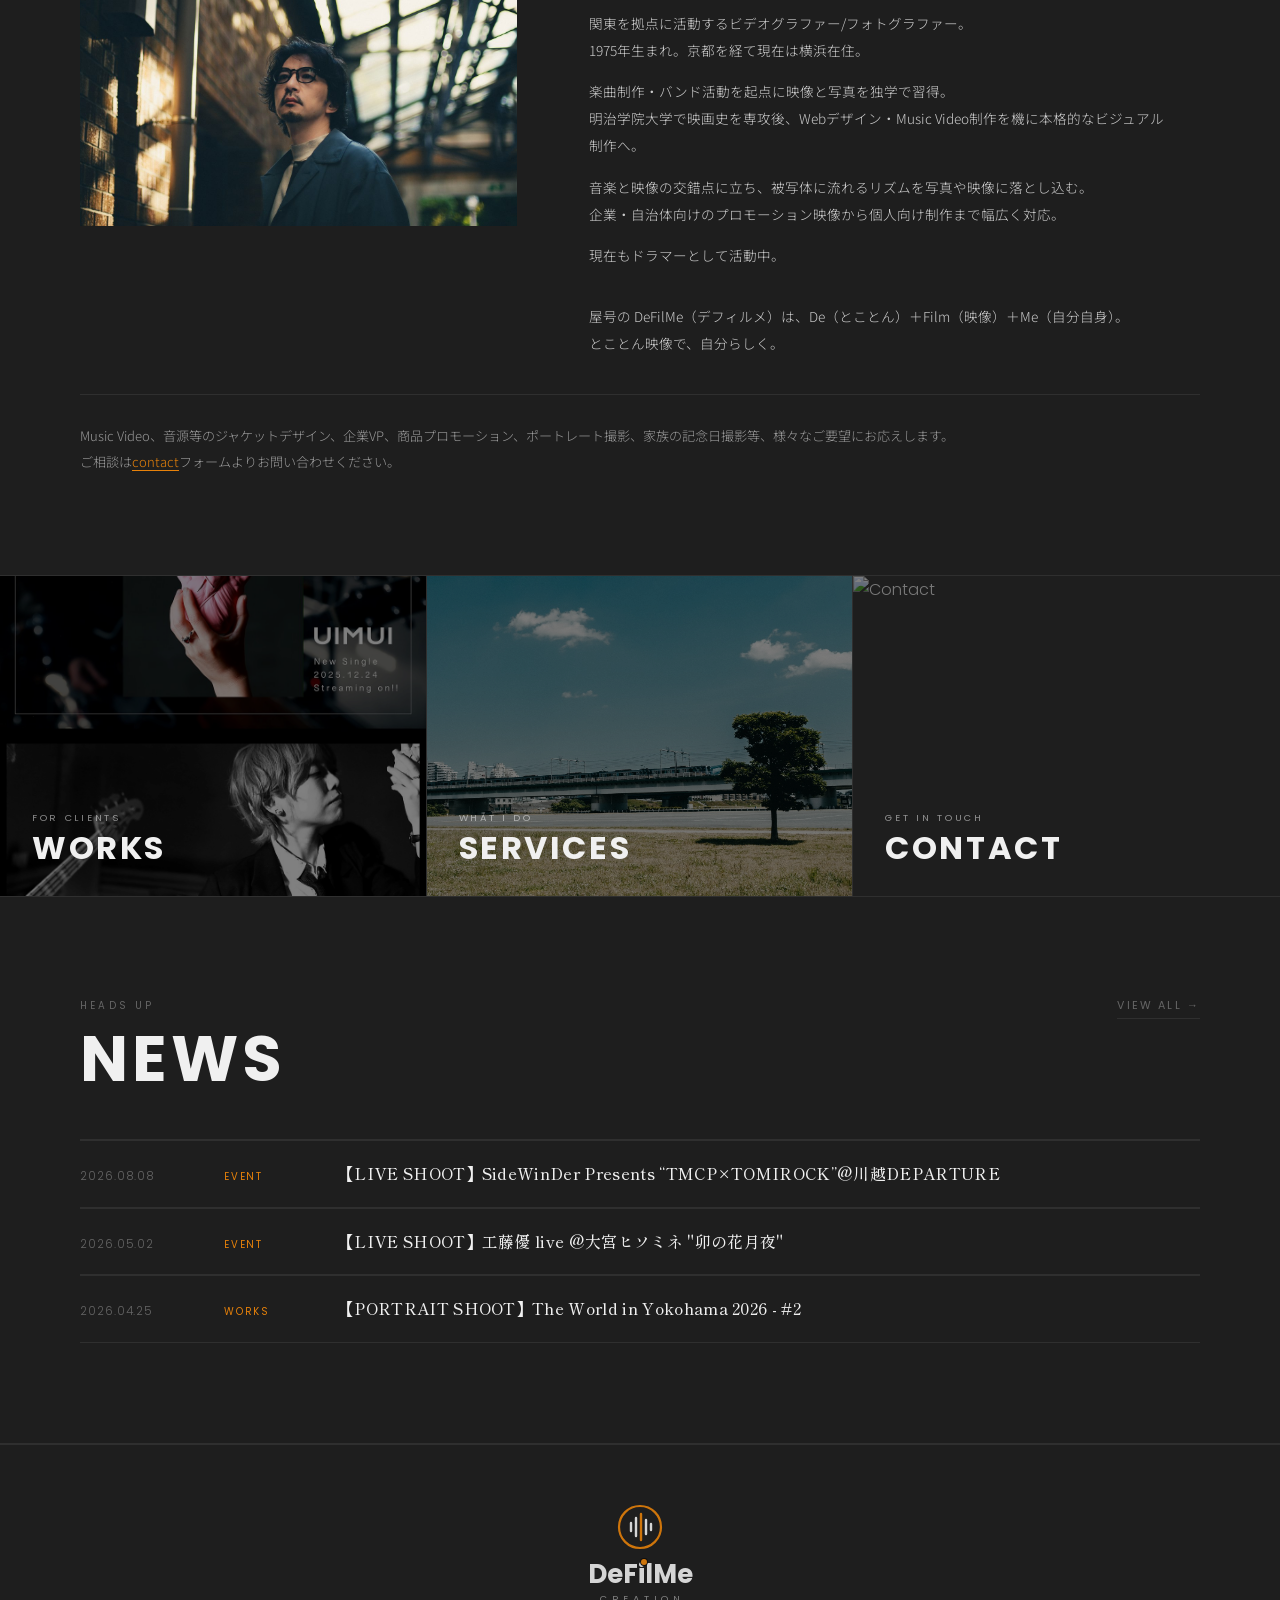
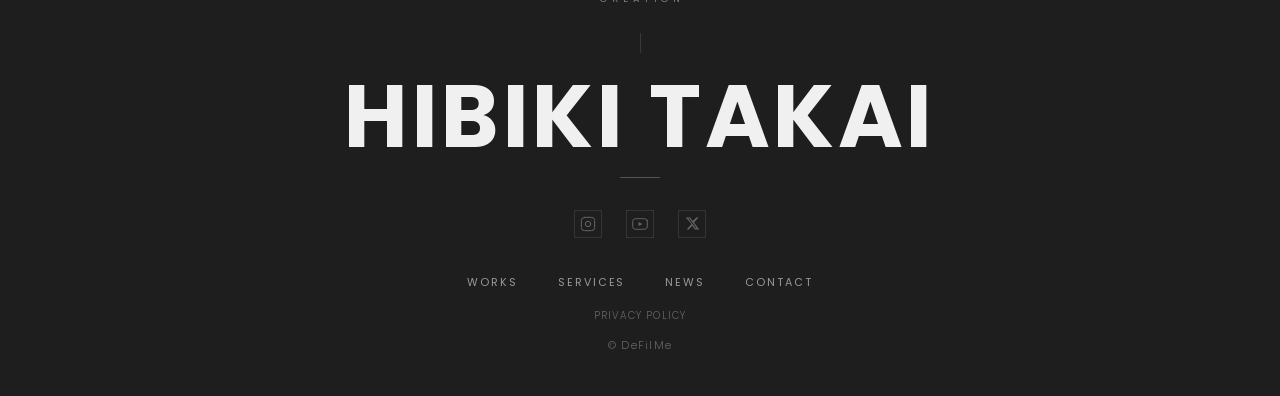
==== commit eeba4812: "ヘッダーのロゴの下に CREATION を追加し、フッターの VISUAL WORKS を CREATION に変更 名刺の「DeFilMe CREATION」に合わせる。ロゴ本体（Poppins＋i" ====
--- a/index.html
+++ b/index.html
@@ -48,7 +48,7 @@
       }, 1000);
     });
   </script>
-  <link rel="stylesheet" href="style.css?v=20260625">
+  <link rel="stylesheet" href="style.css?v=20261025">
 <link rel="icon" type="image/png" href="f3-dark-180.png">
 <link rel="apple-touch-icon" sizes="180x180" href="f3-dark-180.png">
   <style>
@@ -647,7 +647,7 @@
 
     <header>
     <a href="/" class="header-logo">
-      <svg width="114" height="41" viewBox="0 0 162.56 58" xmlns="http://www.w3.org/2000/svg" style="display:block;" aria-label="DeFilMe"><path d="M27.72 29.96Q27.72 34.08 25.9 37.28Q24.080000000000002 40.48 20.740000000000002 42.239999999999995Q17.400000000000002 44.0 13.0 44.0H2.48V15.919999999999998H13.0Q17.44 15.919999999999998 20.76 17.68Q24.080000000000002 19.439999999999998 25.9 22.619999999999997Q27.72 25.8 27.72 29.96ZM20.76 29.96Q20.76 26.08 18.6 23.919999999999998Q16.44 21.759999999999998 12.56 21.759999999999998H9.32V38.08H12.56Q16.44 38.08 18.6 35.96Q20.76 33.84 20.76 29.96Z M52.480000000000004 34.480000000000004H37.0Q37.160000000000004 36.56 38.34 37.66Q39.52 38.76 41.24 38.76Q43.800000000000004 38.76 44.800000000000004 36.6H52.08Q51.52 38.8 50.06 40.56Q48.6 42.32 46.400000000000006 43.32Q44.2 44.32 41.480000000000004 44.32Q38.2 44.32 35.64 42.92Q33.08 41.52 31.64 38.92Q30.200000000000003 36.32 30.200000000000003 32.84Q30.200000000000003 29.36 31.62 26.759999999999998Q33.04 24.16 35.6 22.759999999999998Q38.160000000000004 21.36 41.480000000000004 21.36Q44.72 21.36 47.24 22.72Q49.760000000000005 24.08 51.18000000000001 26.599999999999998Q52.6 29.119999999999997 52.6 32.480000000000004Q52.6 33.44 52.480000000000004 34.480000000000004ZM45.6 30.68Q45.6 28.92 44.400000000000006 27.880000000000003Q43.2 26.84 41.400000000000006 26.84Q39.68 26.84 38.5 27.84Q37.32 28.84 37.04 30.68Z M74.48 15.919999999999998V21.4H63.04V27.32H71.6V32.64H63.04V44.0H56.199999999999996V15.919999999999998Z M77.44 15.68Q77.44 14.079999999999998 78.58 13.02Q79.72 11.96 81.52 11.96Q83.28 11.96 84.42 13.02Q85.56 14.079999999999998 85.56 15.68Q85.56 17.24 84.42 18.299999999999997Q83.28 19.36 81.52 19.36Q79.72 19.36 78.58 18.299999999999997Q77.44 17.24 77.44 15.68ZM84.91999999999999 21.68V44.0H78.08V21.68Z M96.72 14.399999999999999V44.0H89.88V14.399999999999999Z M133.48 15.919999999999998V44.0H126.63999999999999V27.16L120.35999999999999 44.0H114.83999999999999L108.51999999999998 27.12V44.0H101.67999999999999V15.919999999999998H109.75999999999999L117.63999999999999 35.36L125.44 15.919999999999998Z M159.32 34.480000000000004H143.83999999999997Q144.0 36.56 145.18 37.66Q146.35999999999999 38.76 148.07999999999998 38.76Q150.64 38.76 151.64 36.6H158.92Q158.35999999999999 38.8 156.89999999999998 40.56Q155.44 42.32 153.24 43.32Q151.04 44.32 148.32 44.32Q145.04 44.32 142.48 42.92Q139.92 41.52 138.48 38.92Q137.04 36.32 137.04 32.84Q137.04 29.36 138.45999999999998 26.759999999999998Q139.88 24.16 142.44 22.759999999999998Q145.0 21.36 148.32 21.36Q151.56 21.36 154.07999999999998 22.72Q156.6 24.08 158.01999999999998 26.599999999999998Q159.44 29.119999999999997 159.44 32.480000000000004Q159.44 33.44 159.32 34.480000000000004ZM152.44 30.68Q152.44 28.92 151.24 27.880000000000003Q150.04 26.84 148.23999999999998 26.84Q146.51999999999998 26.84 145.33999999999997 27.84Q144.16 28.84 143.88 30.68Z" fill="#f0f0f0"/><circle cx="86.5" cy="12" r="4.5" fill="#e8820a"/></svg>
+      <span class="lgc"><svg width="114" height="41" viewBox="0 0 162.56 58" xmlns="http://www.w3.org/2000/svg" style="display:block;" aria-label="DeFilMe"><path d="M27.72 29.96Q27.72 34.08 25.9 37.28Q24.080000000000002 40.48 20.740000000000002 42.239999999999995Q17.400000000000002 44.0 13.0 44.0H2.48V15.919999999999998H13.0Q17.44 15.919999999999998 20.76 17.68Q24.080000000000002 19.439999999999998 25.9 22.619999999999997Q27.72 25.8 27.72 29.96ZM20.76 29.96Q20.76 26.08 18.6 23.919999999999998Q16.44 21.759999999999998 12.56 21.759999999999998H9.32V38.08H12.56Q16.44 38.08 18.6 35.96Q20.76 33.84 20.76 29.96Z M52.480000000000004 34.480000000000004H37.0Q37.160000000000004 36.56 38.34 37.66Q39.52 38.76 41.24 38.76Q43.800000000000004 38.76 44.800000000000004 36.6H52.08Q51.52 38.8 50.06 40.56Q48.6 42.32 46.400000000000006 43.32Q44.2 44.32 41.480000000000004 44.32Q38.2 44.32 35.64 42.92Q33.08 41.52 31.64 38.92Q30.200000000000003 36.32 30.200000000000003 32.84Q30.200000000000003 29.36 31.62 26.759999999999998Q33.04 24.16 35.6 22.759999999999998Q38.160000000000004 21.36 41.480000000000004 21.36Q44.72 21.36 47.24 22.72Q49.760000000000005 24.08 51.18000000000001 26.599999999999998Q52.6 29.119999999999997 52.6 32.480000000000004Q52.6 33.44 52.480000000000004 34.480000000000004ZM45.6 30.68Q45.6 28.92 44.400000000000006 27.880000000000003Q43.2 26.84 41.400000000000006 26.84Q39.68 26.84 38.5 27.84Q37.32 28.84 37.04 30.68Z M74.48 15.919999999999998V21.4H63.04V27.32H71.6V32.64H63.04V44.0H56.199999999999996V15.919999999999998Z M77.44 15.68Q77.44 14.079999999999998 78.58 13.02Q79.72 11.96 81.52 11.96Q83.28 11.96 84.42 13.02Q85.56 14.079999999999998 85.56 15.68Q85.56 17.24 84.42 18.299999999999997Q83.28 19.36 81.52 19.36Q79.72 19.36 78.58 18.299999999999997Q77.44 17.24 77.44 15.68ZM84.91999999999999 21.68V44.0H78.08V21.68Z M96.72 14.399999999999999V44.0H89.88V14.399999999999999Z M133.48 15.919999999999998V44.0H126.63999999999999V27.16L120.35999999999999 44.0H114.83999999999999L108.51999999999998 27.12V44.0H101.67999999999999V15.919999999999998H109.75999999999999L117.63999999999999 35.36L125.44 15.919999999999998Z M159.32 34.480000000000004H143.83999999999997Q144.0 36.56 145.18 37.66Q146.35999999999999 38.76 148.07999999999998 38.76Q150.64 38.76 151.64 36.6H158.92Q158.35999999999999 38.8 156.89999999999998 40.56Q155.44 42.32 153.24 43.32Q151.04 44.32 148.32 44.32Q145.04 44.32 142.48 42.92Q139.92 41.52 138.48 38.92Q137.04 36.32 137.04 32.84Q137.04 29.36 138.45999999999998 26.759999999999998Q139.88 24.16 142.44 22.759999999999998Q145.0 21.36 148.32 21.36Q151.56 21.36 154.07999999999998 22.72Q156.6 24.08 158.01999999999998 26.599999999999998Q159.44 29.119999999999997 159.44 32.480000000000004Q159.44 33.44 159.32 34.480000000000004ZM152.44 30.68Q152.44 28.92 151.24 27.880000000000003Q150.04 26.84 148.23999999999998 26.84Q146.51999999999998 26.84 145.33999999999997 27.84Q144.16 28.84 143.88 30.68Z" fill="#f0f0f0"/><circle cx="86.5" cy="12" r="4.5" fill="#e8820a"/></svg><span class="lgc-sub">CREATION</span></span>
     </a>
     <div class="nav-right">
       <a href="/works">Works</a>
@@ -797,7 +797,7 @@
         <text x="90" y="86" text-anchor="middle" font-family="'Poppins', sans-serif" font-weight="700" font-size="26" fill="#f0f0f0">DeFilMe</text>
         <circle cx="94" cy="65" r="3.9" fill="#0d0d0d"/>
         <circle cx="94" cy="65" r="3" fill="#e8820a"/>
-        <text x="90" y="103" text-anchor="middle" font-family="'Poppins', sans-serif" font-weight="400" font-size="7" letter-spacing="0.42em" fill="#888">VISUAL WORKS</text>
+        <text x="92.4" y="105" text-anchor="middle" font-family="'Poppins', sans-serif" font-weight="400" font-size="9.5" letter-spacing="0.5em" fill="#8f8f8f">CREATION</text>
       </svg>
     </a>
     <div class="footer-s6-divider"></div>
--- a/style.css
+++ b/style.css
@@ -169,6 +169,20 @@
   font-weight: 700;
   letter-spacing: 0.04em;
   color: var(--white);
+}
+
+/* ヘッダーロゴの下の CREATION（2026-10-25。名刺の「DeFilMe CREATION」に合わせる） */
+.header-logo .lgc { display: flex; flex-direction: column; align-items: flex-start; line-height: 1; transform: translateY(-2px); }
+.header-logo .lgc-sub {
+  display: block;
+  font-family: var(--font-display);
+  font-size: 8px;
+  font-weight: 400;
+  letter-spacing: 6.5px;
+  color: #9a9a9a;
+  line-height: 1;
+  white-space: nowrap;
+  margin: -4px 0 0 2px;
 }
 
 /* 左ナビ */
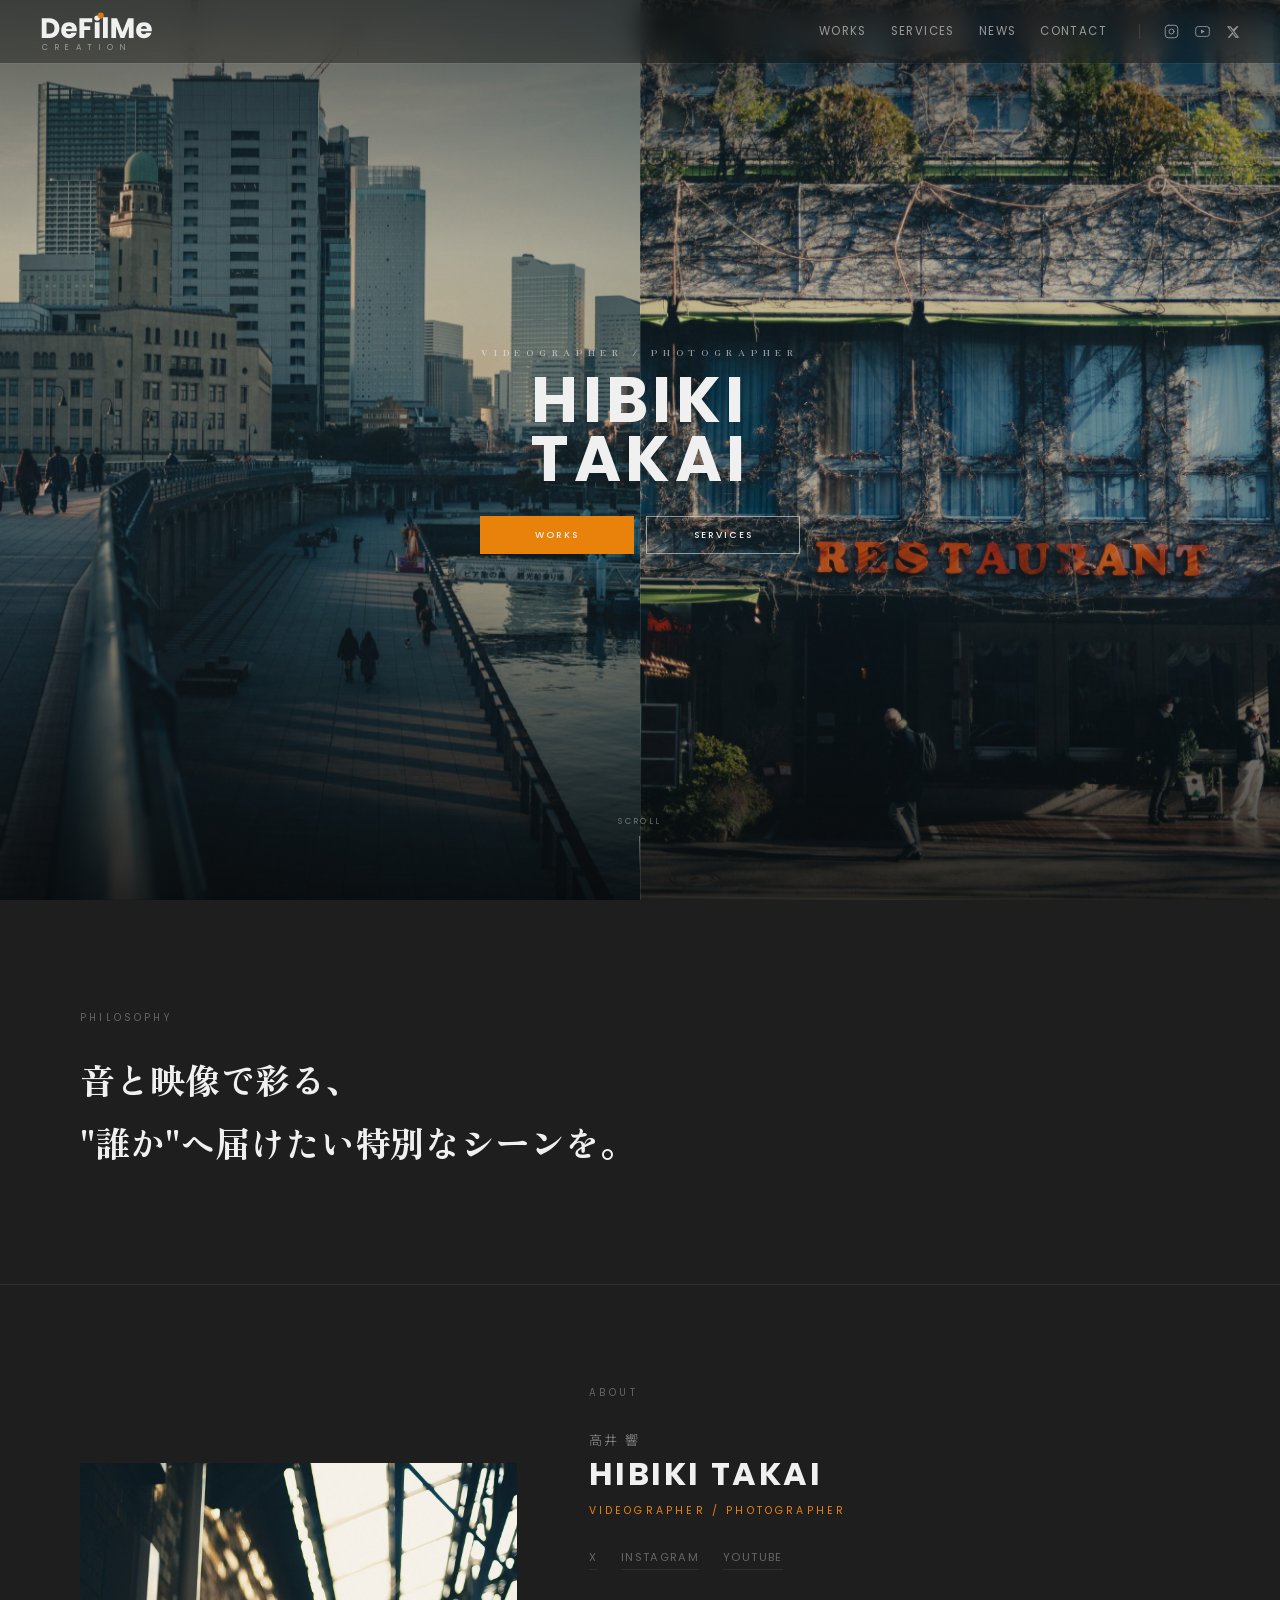
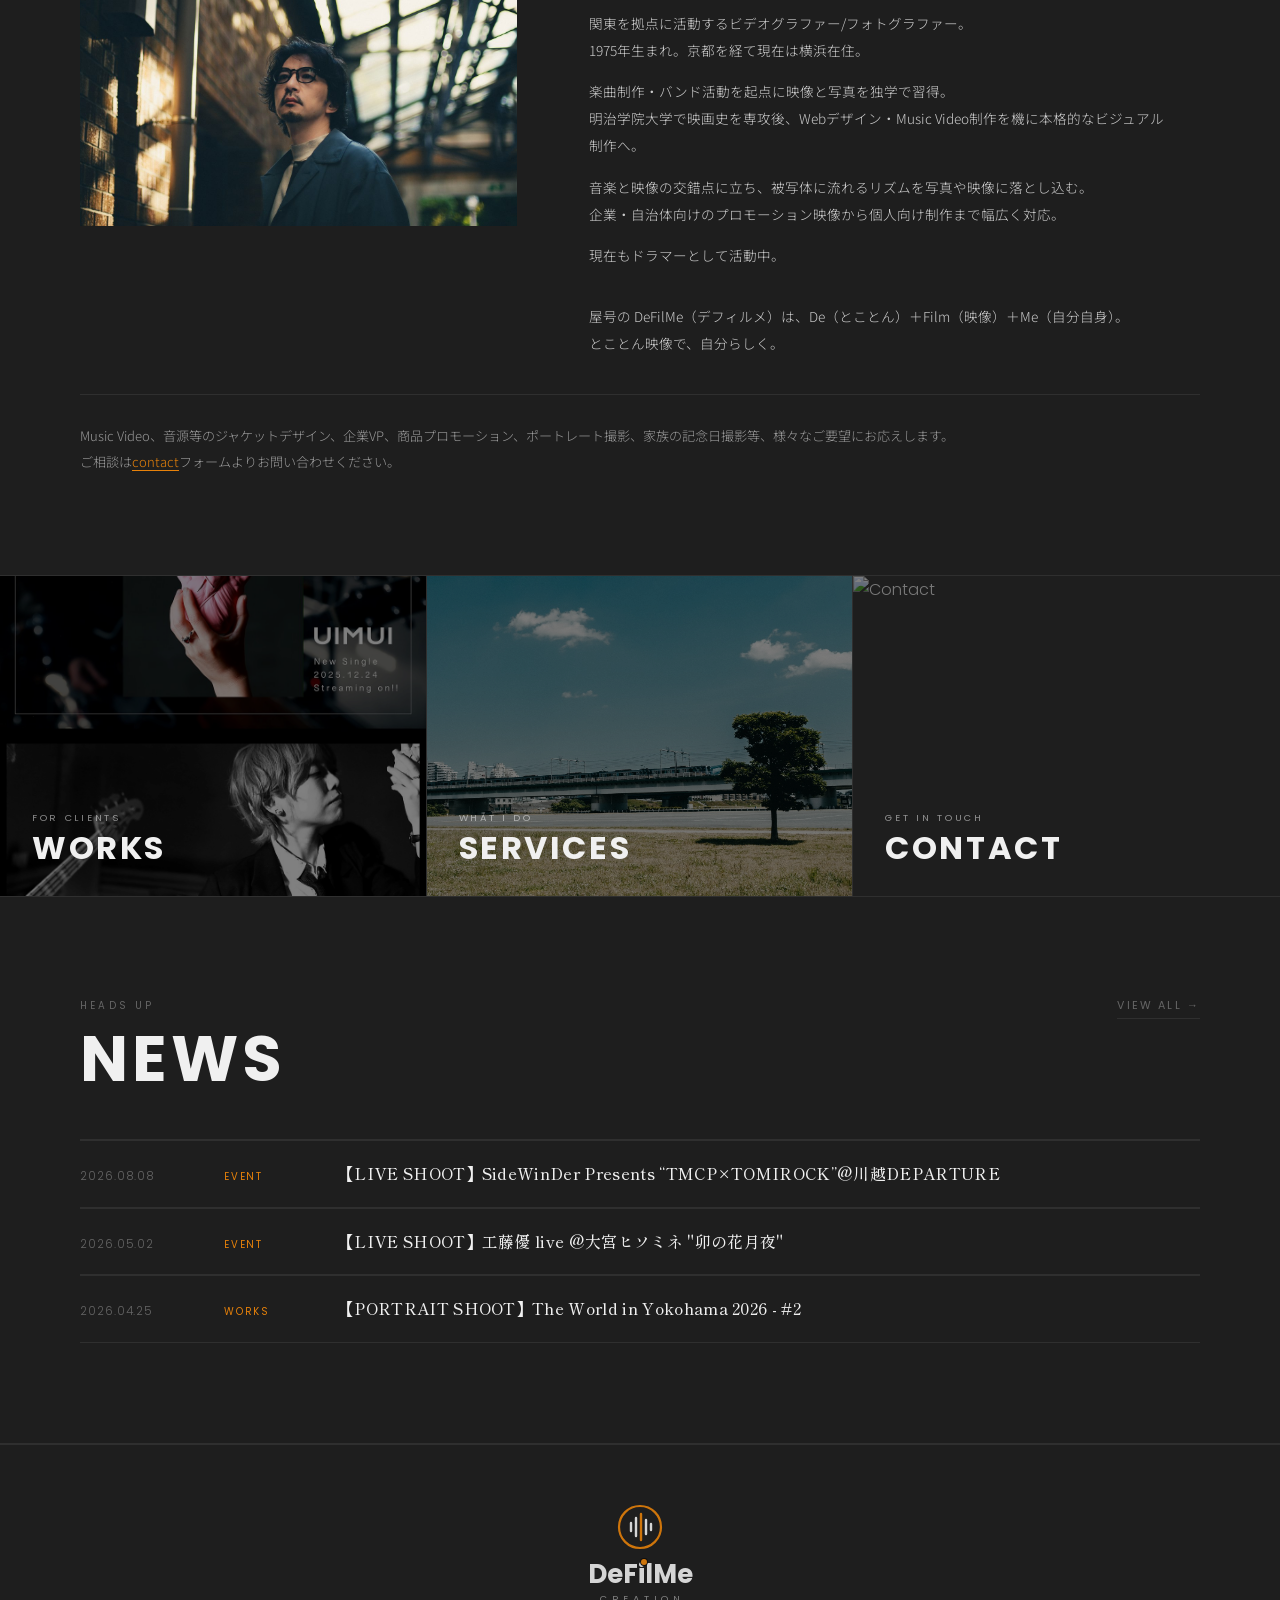
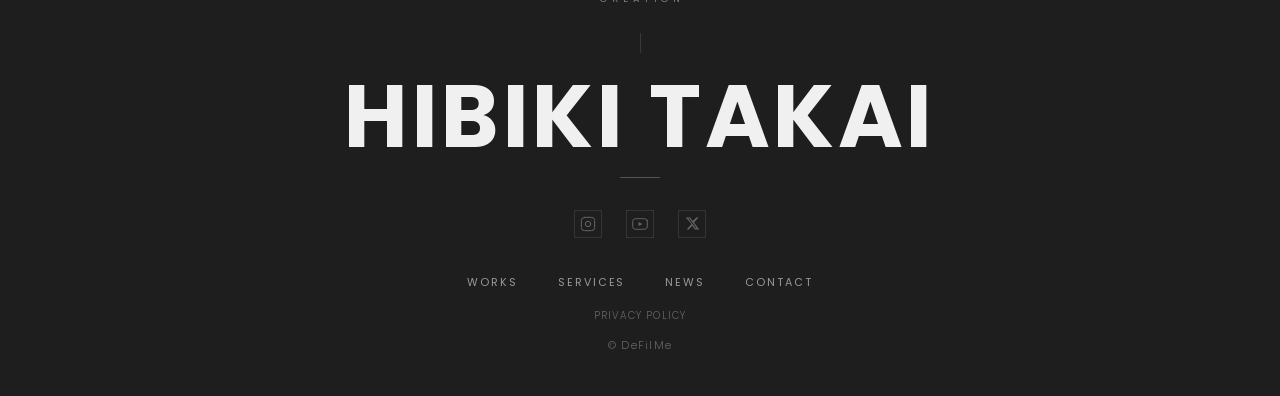
==== commit 0bb32036: "ヘッダーの i のオレンジの点を、フッターと同じ見え方（88%の濃さ）にそろえる Co-Authored-By: Claude Opus 5.5 <noreply@anthropic.com>" ====
--- a/index.html
+++ b/index.html
@@ -48,7 +48,7 @@
       }, 1000);
     });
   </script>
-  <link rel="stylesheet" href="style.css?v=20261025">
+  <link rel="stylesheet" href="style.css?v=20261025b">
 <link rel="icon" type="image/png" href="f3-dark-180.png">
 <link rel="apple-touch-icon" sizes="180x180" href="f3-dark-180.png">
   <style>
--- a/style.css
+++ b/style.css
@@ -184,6 +184,9 @@
   white-space: nowrap;
   margin: -4px 0 0 2px;
 }
+
+/* ヘッダーの i のオレンジの点：フッターのエンブレム（opacity 0.88）と同じ見え方にそろえる */
+.header-logo svg [fill="#e8820a"] { fill-opacity: 0.88; }
 
 /* 左ナビ */
 .nav-left {
